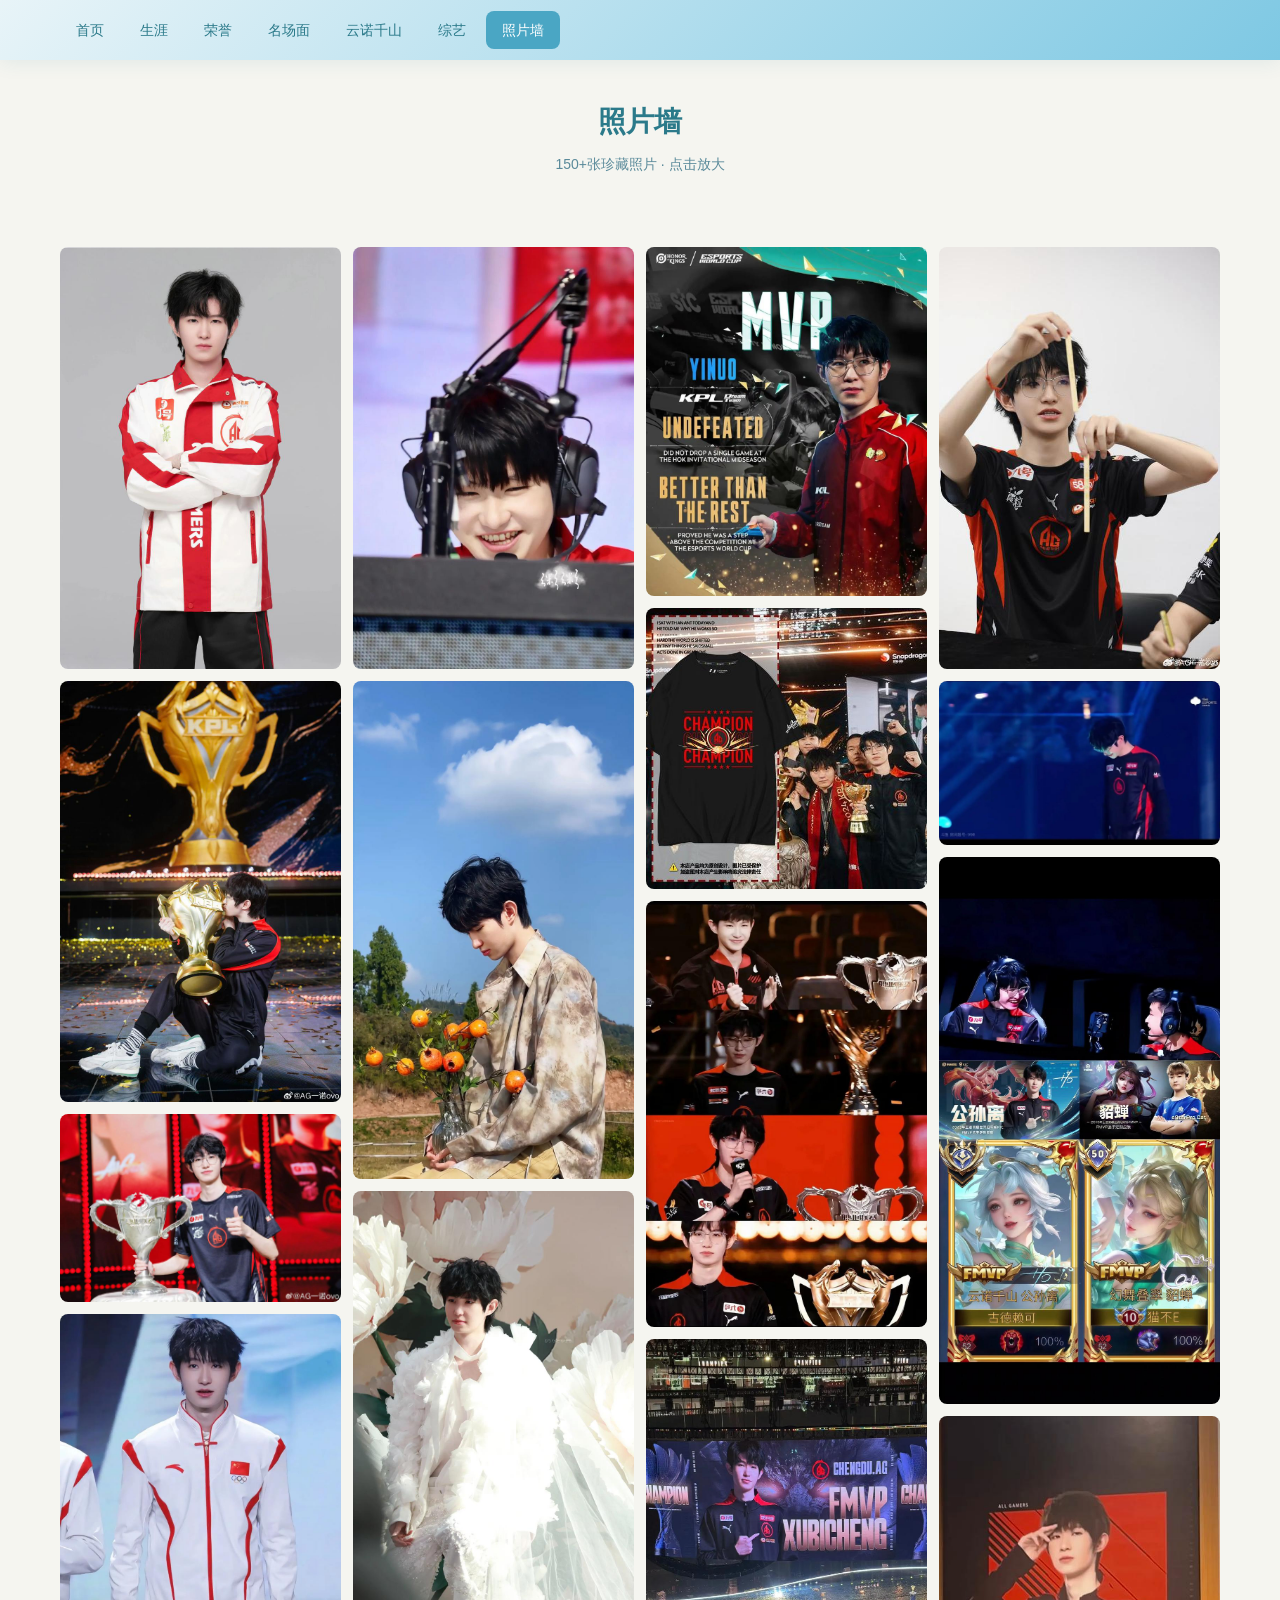
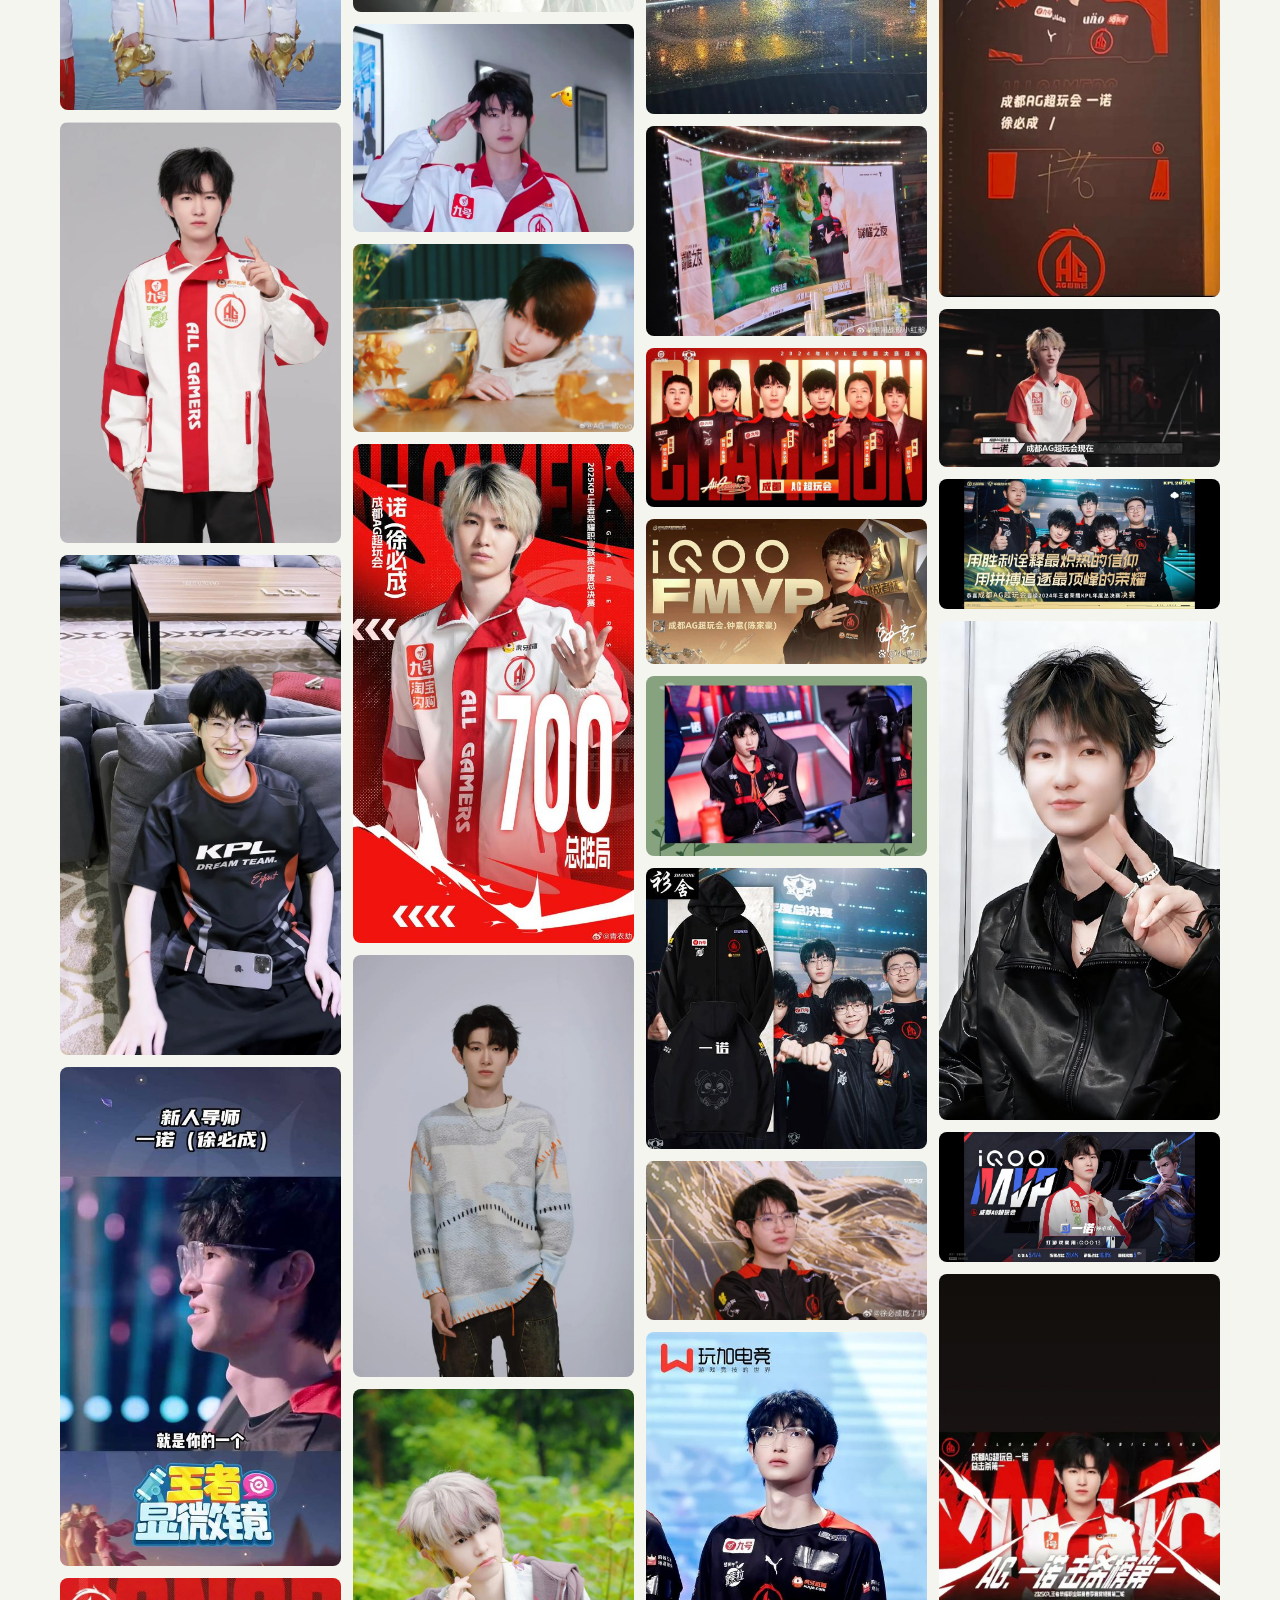
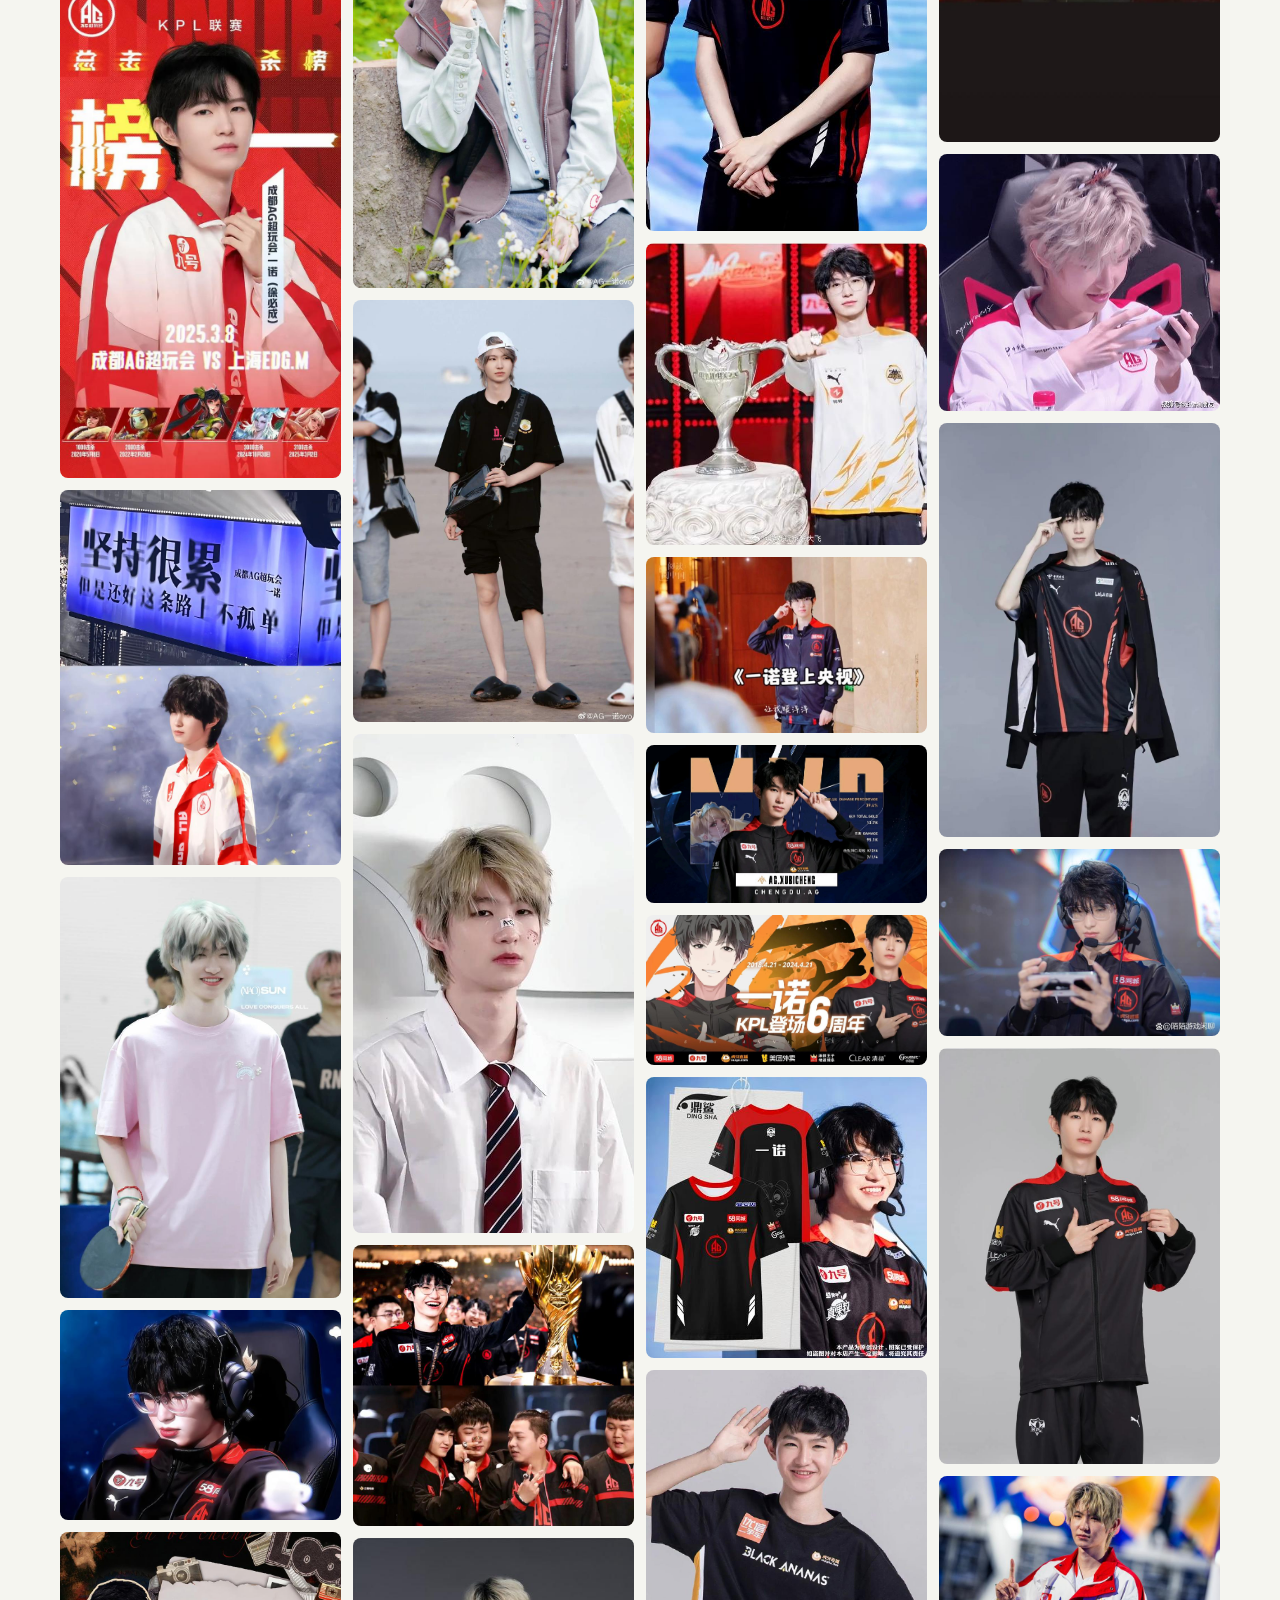
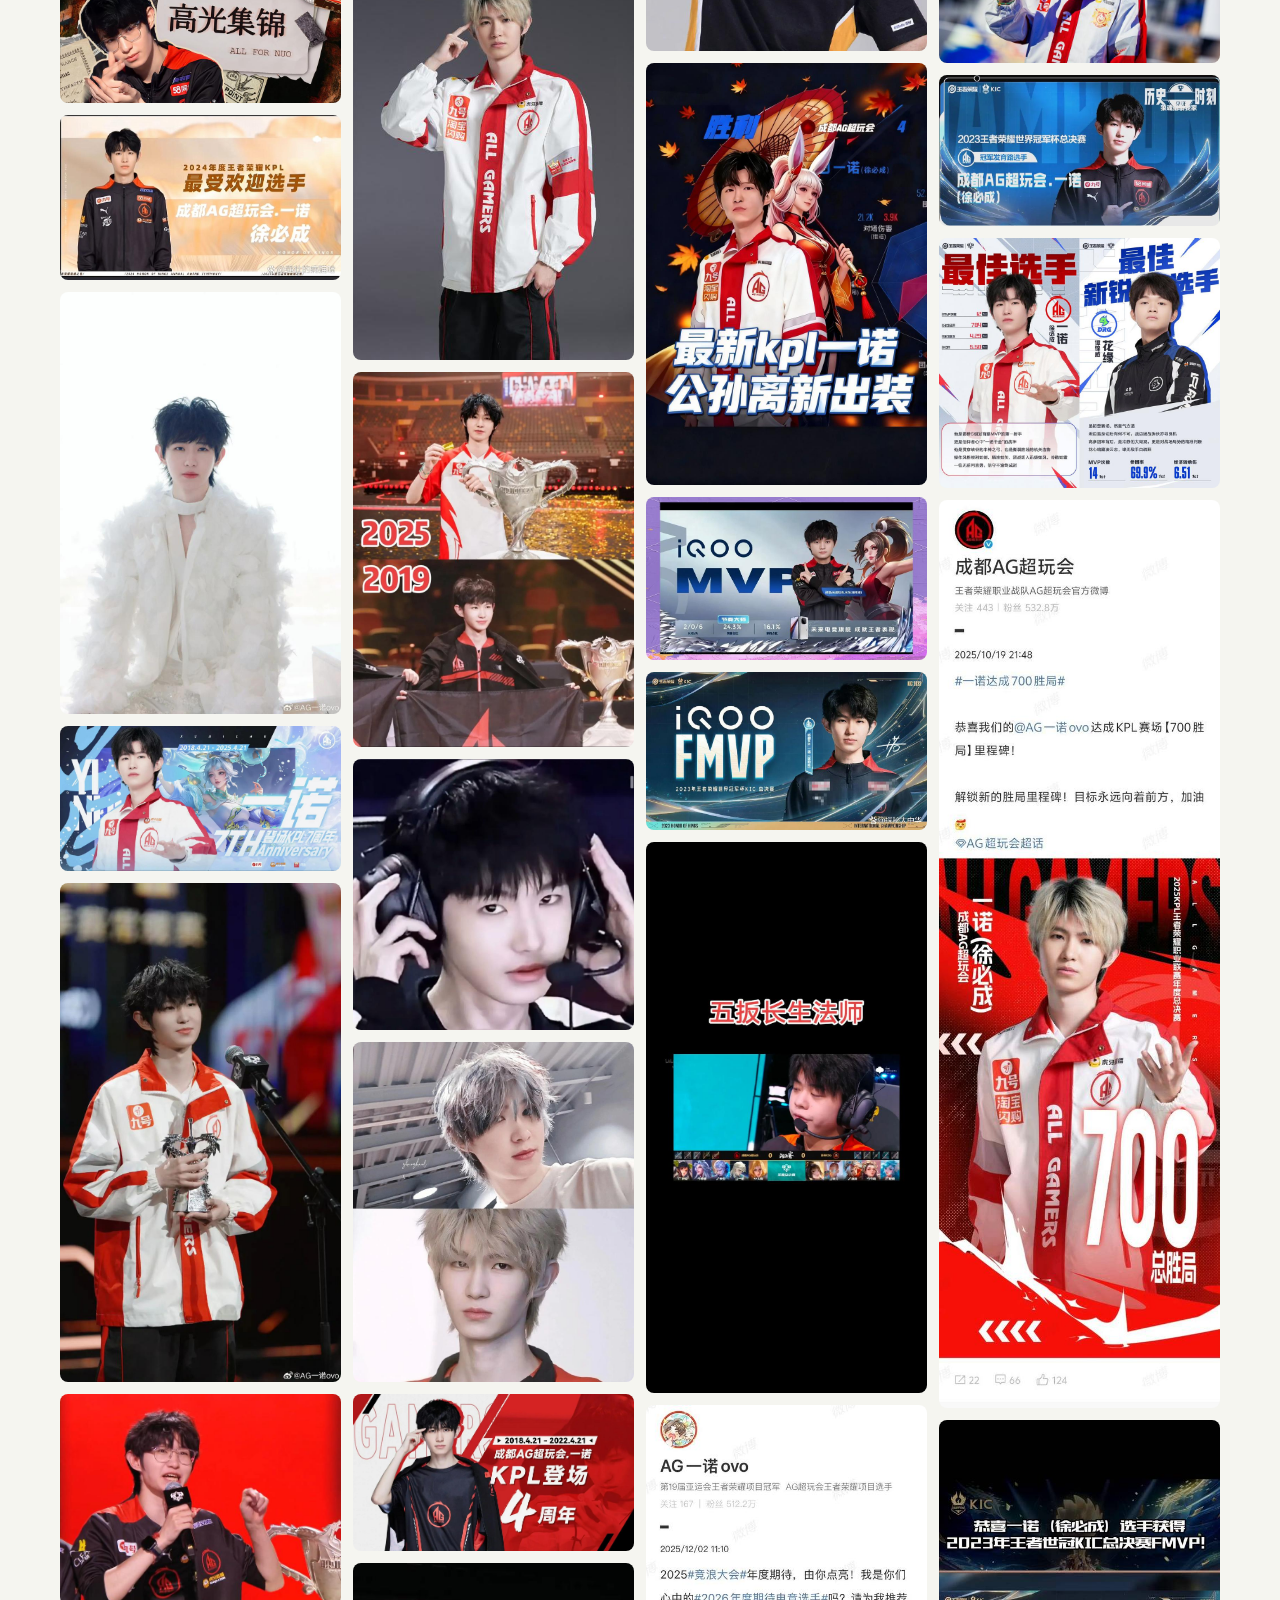
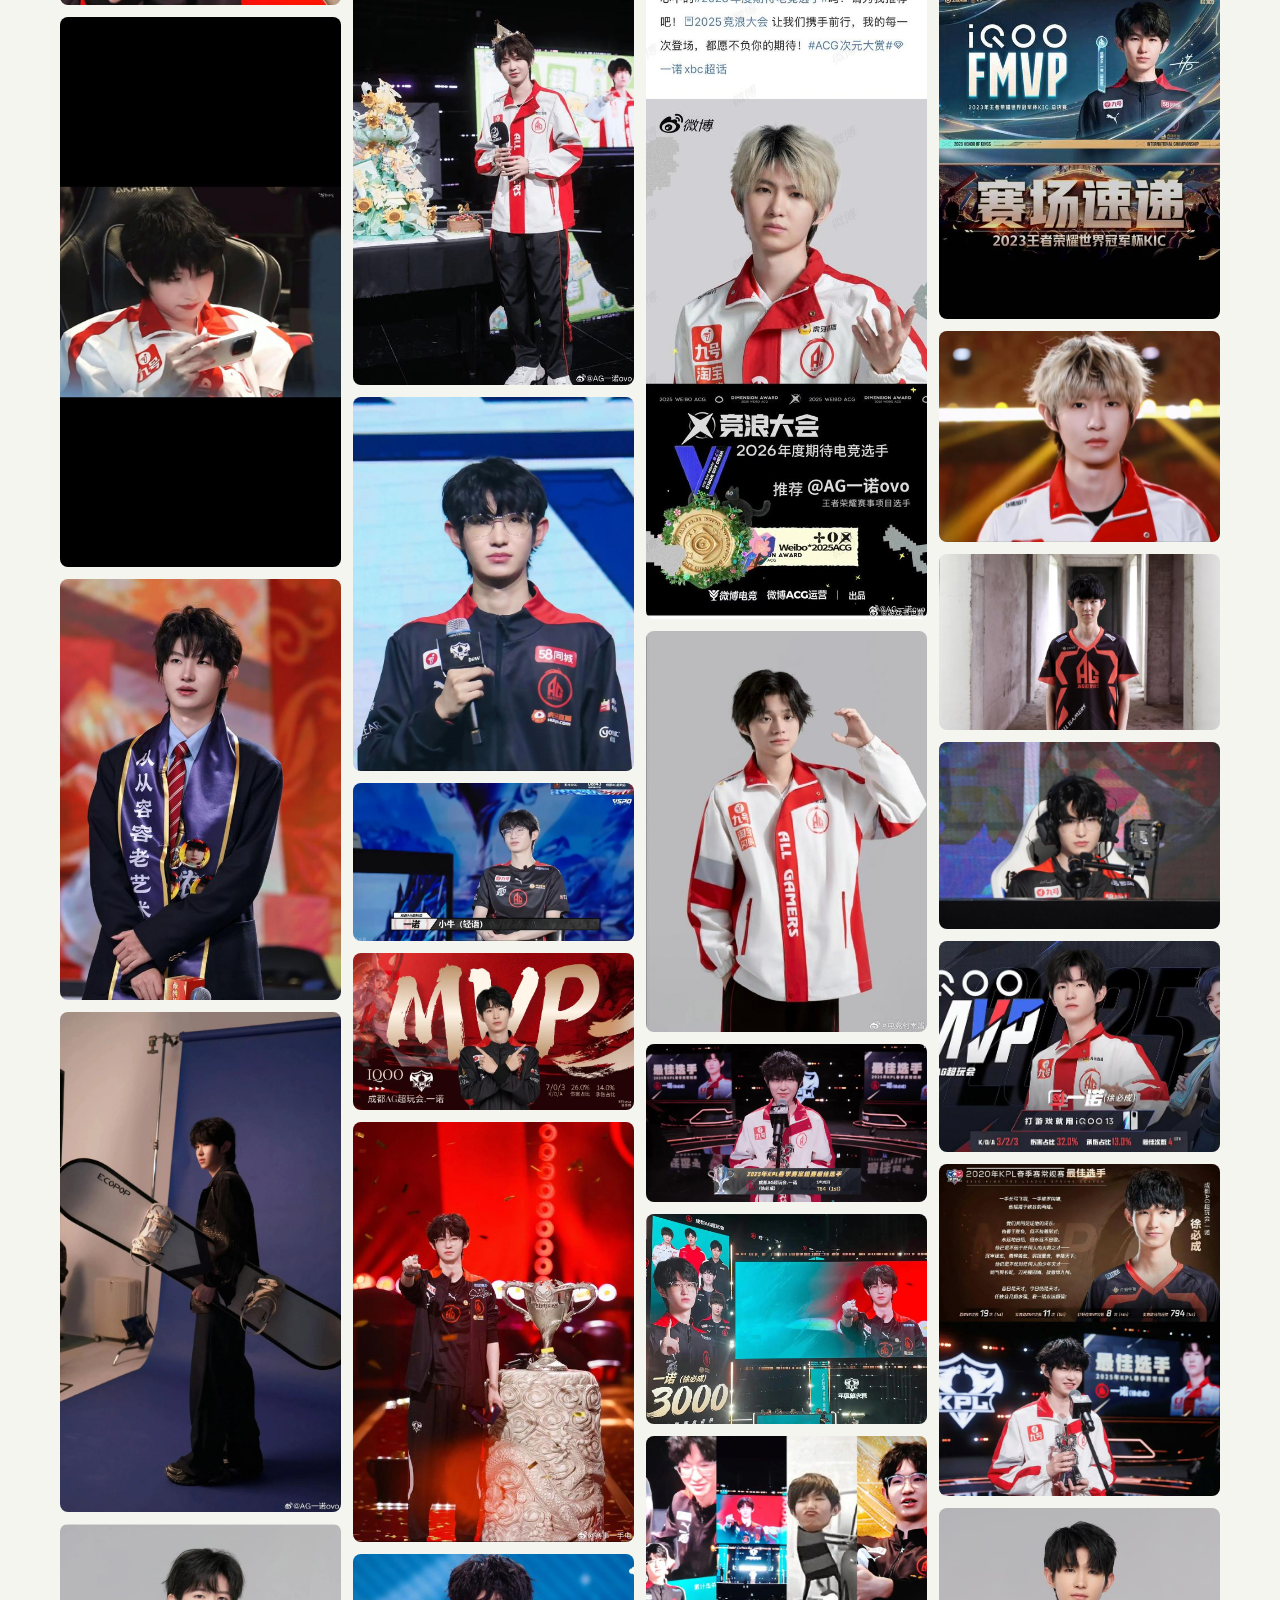
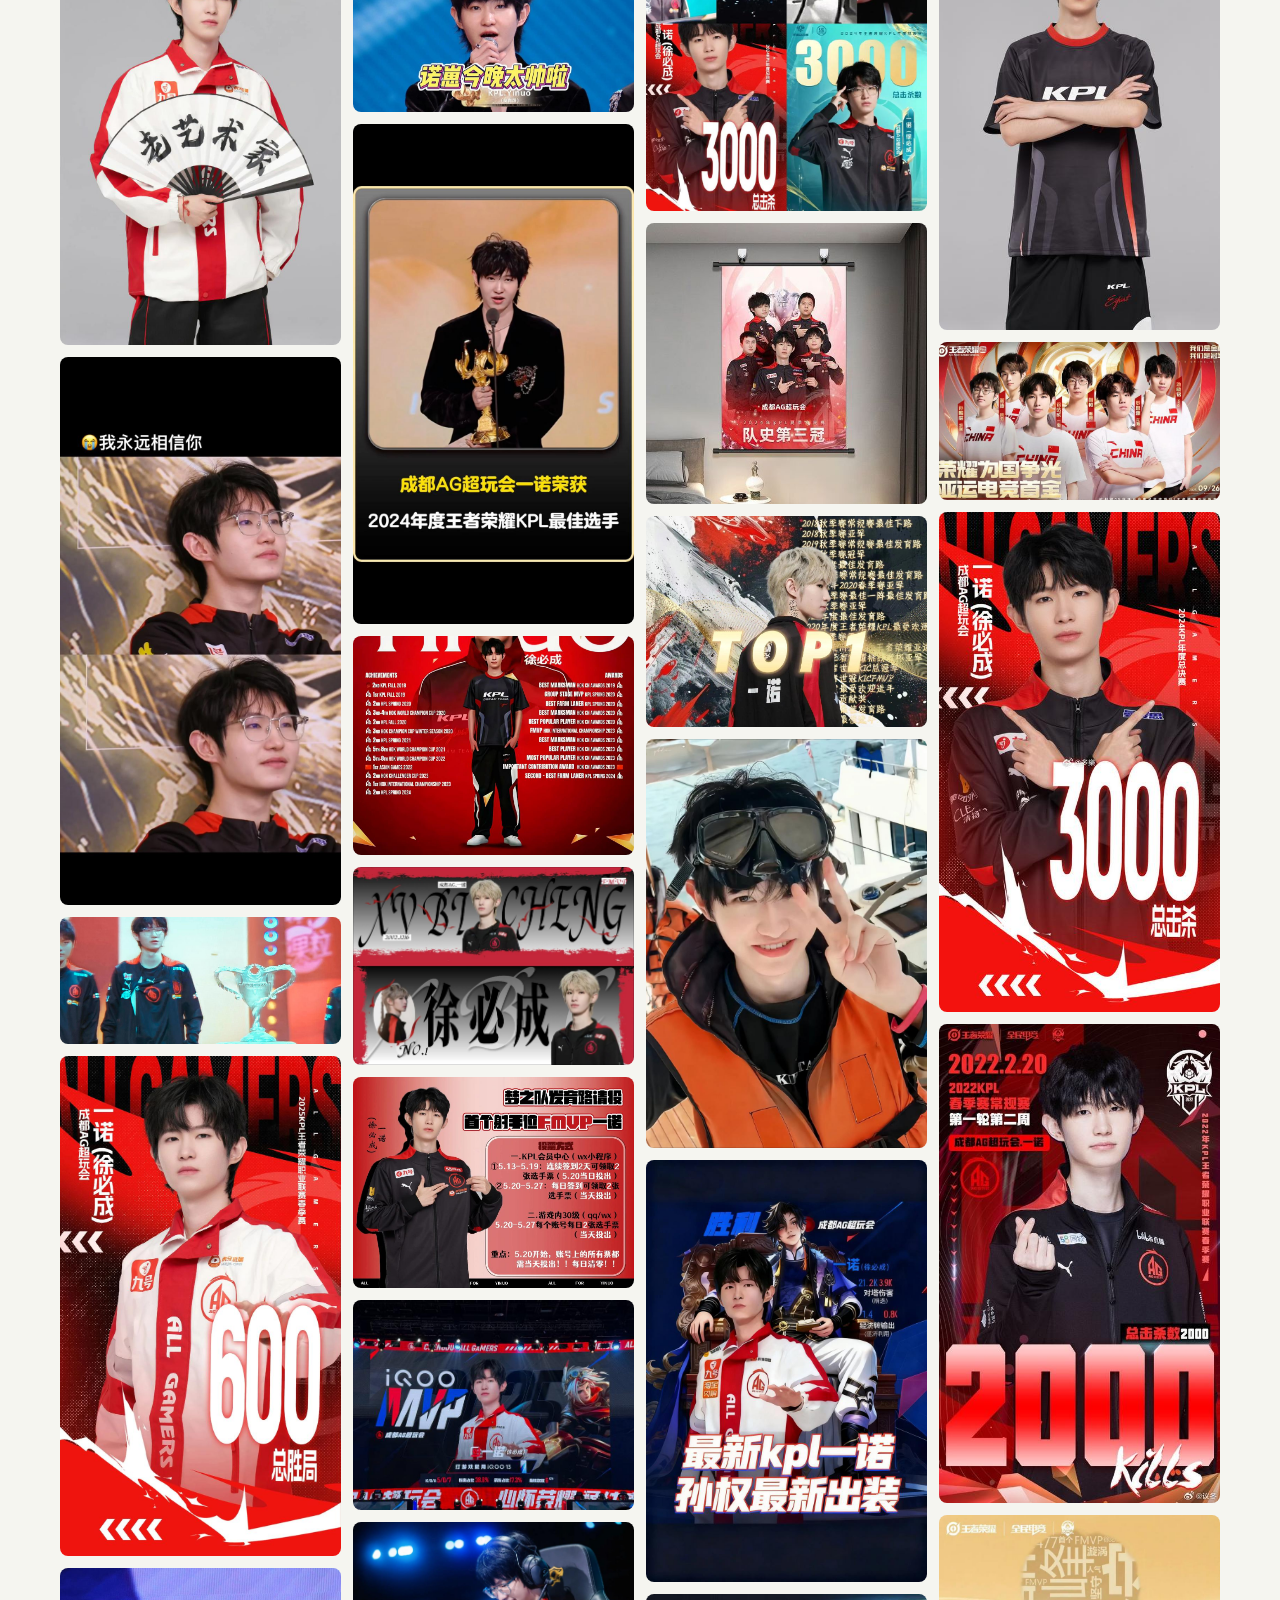
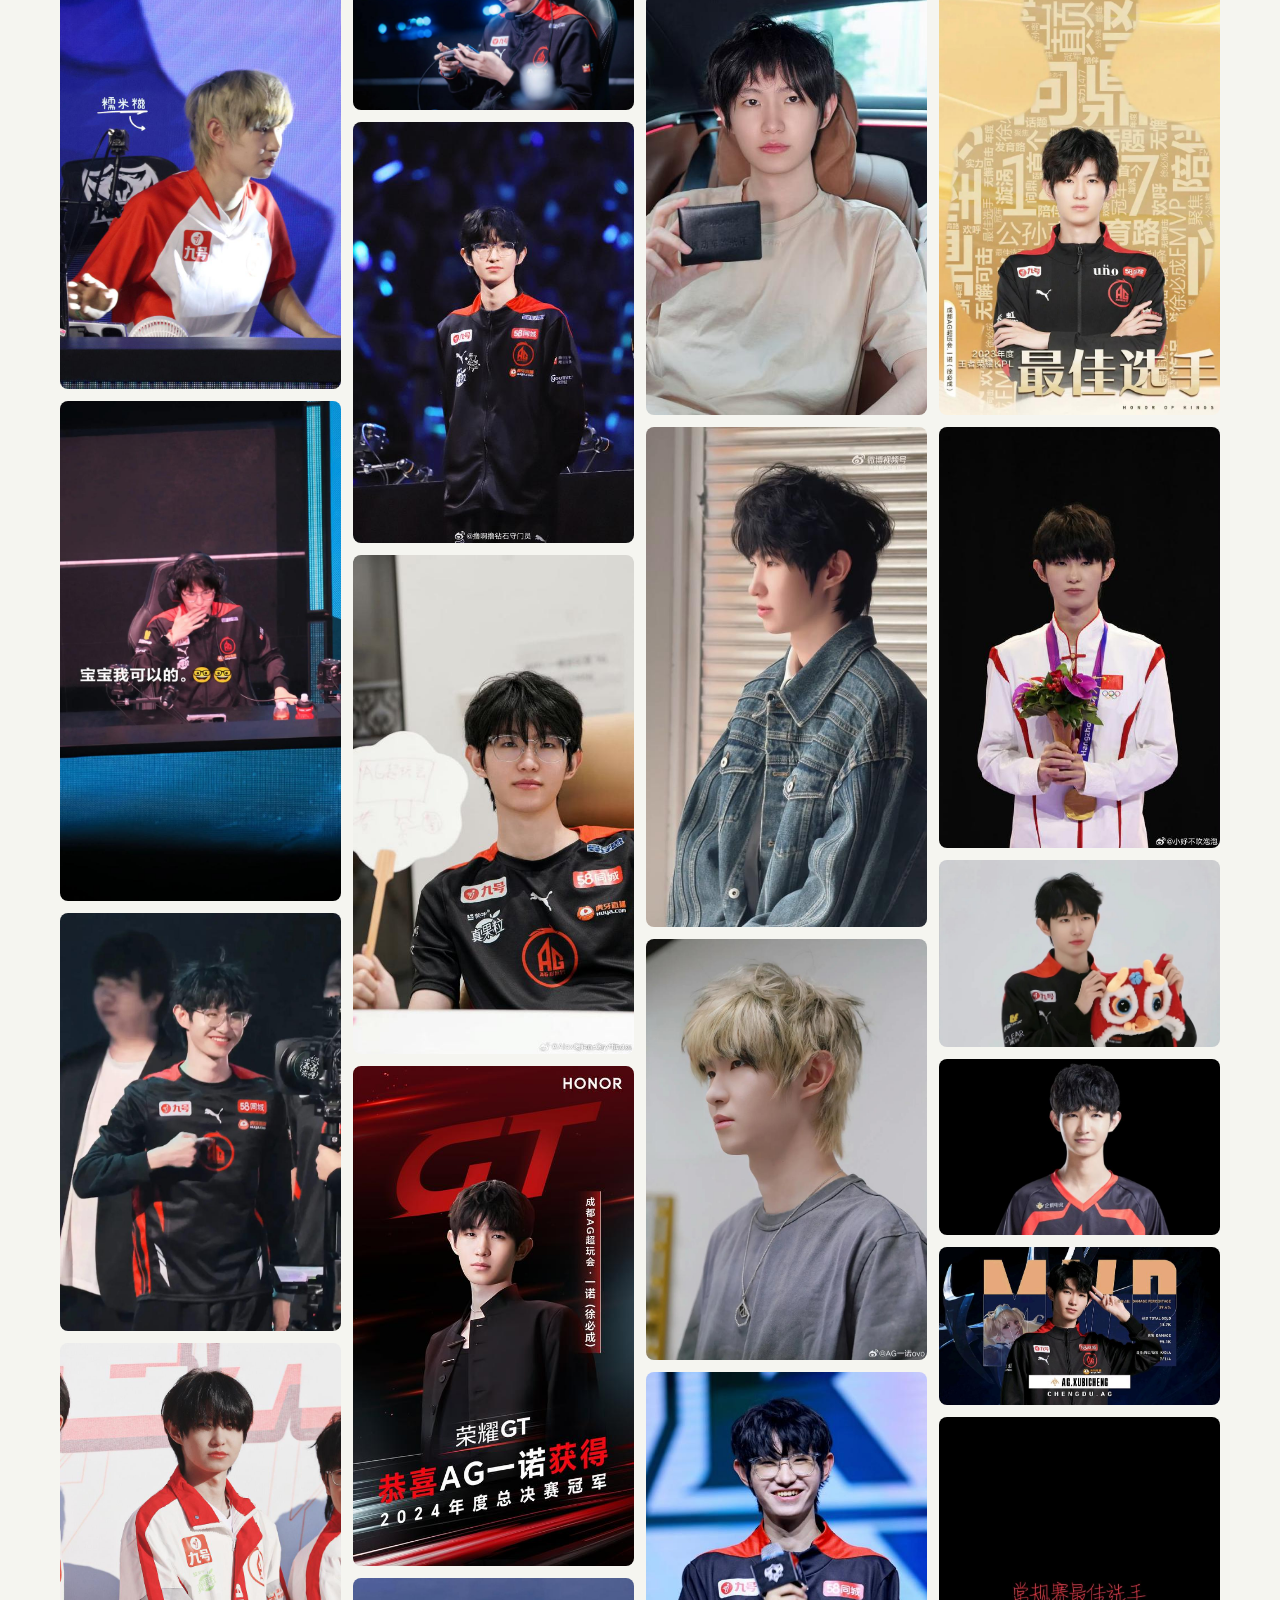
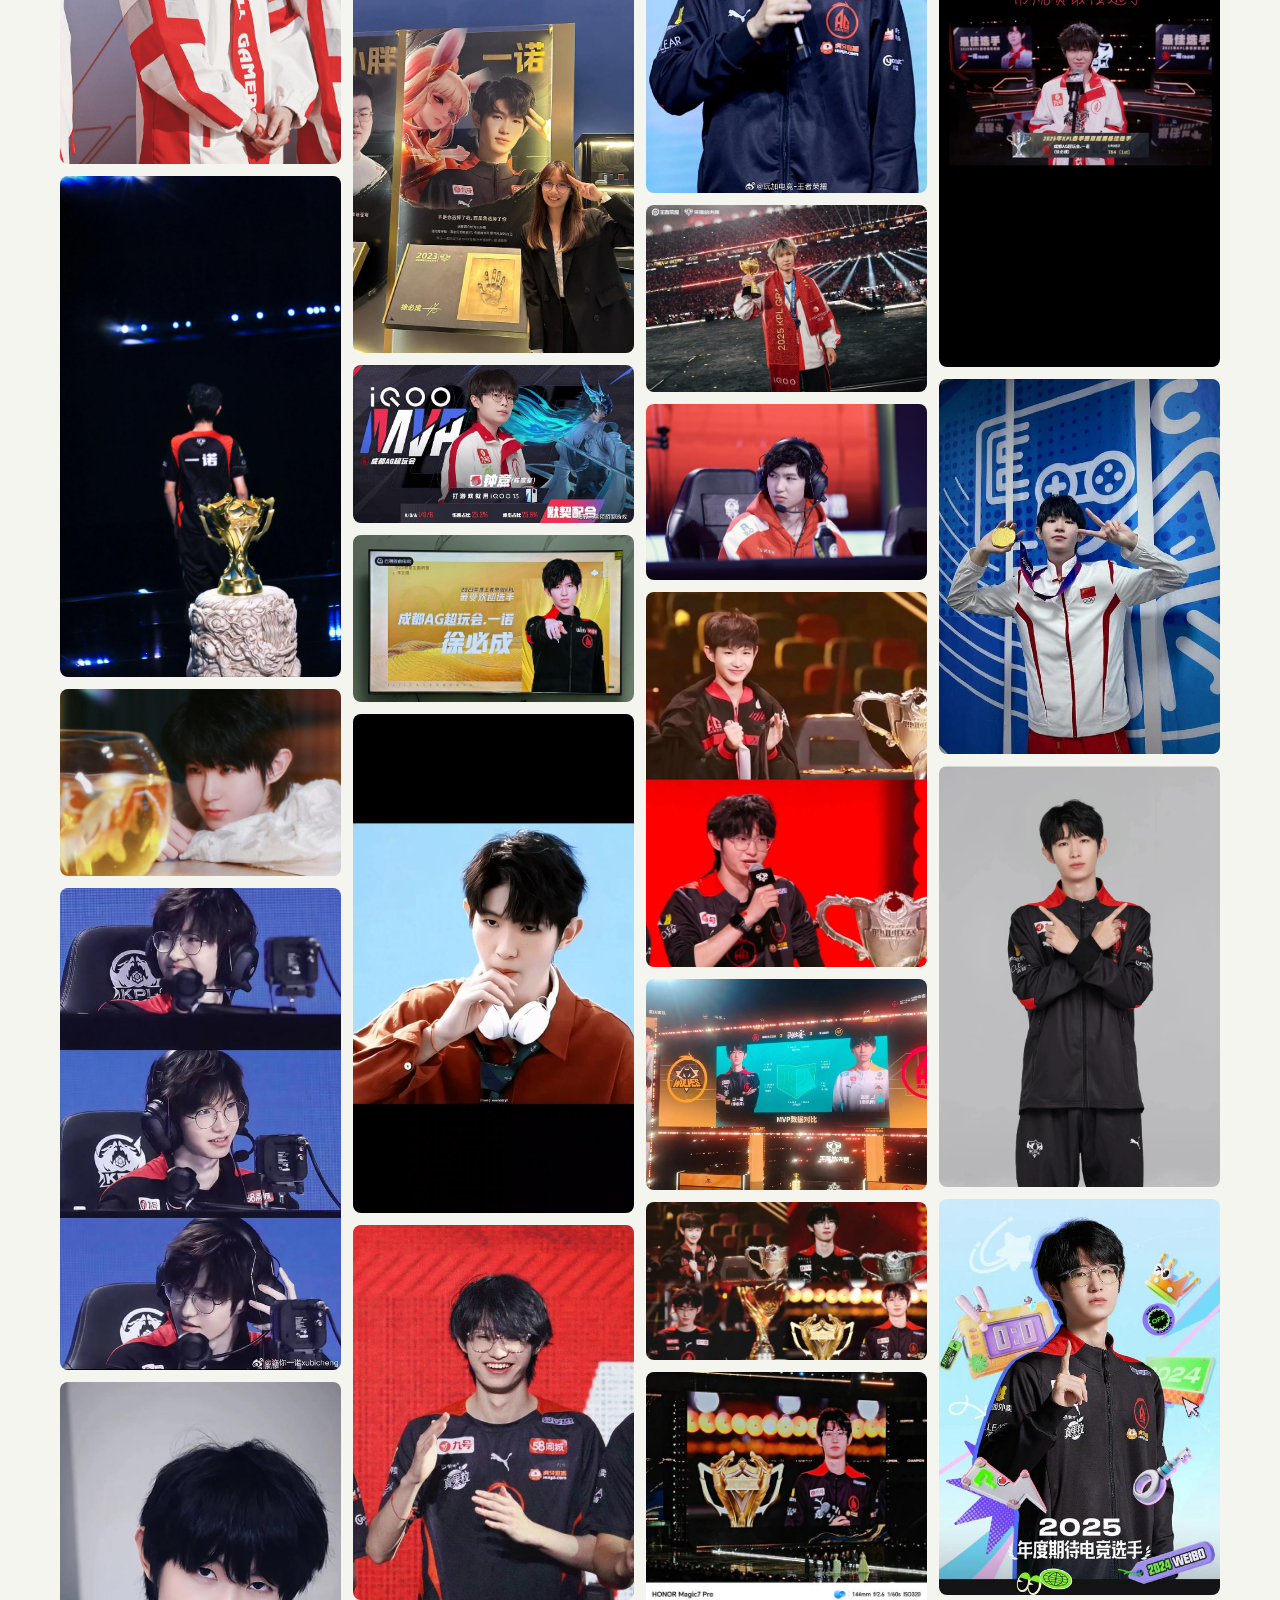
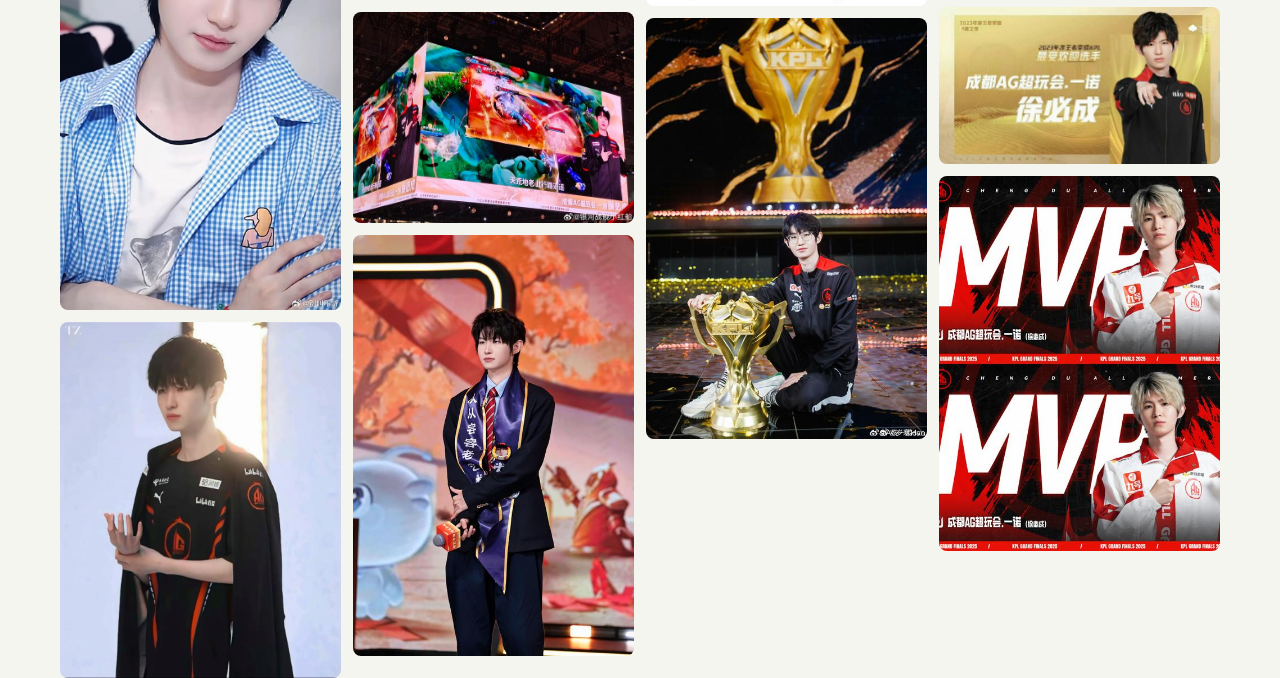
==== photos.html @ b9503388 "一诺粉丝向个人网站 v1.0 - 云诺千山主题" ====
﻿<!DOCTYPE html>
<html lang="zh-CN">
<head>
<meta charset="UTF-8">
<meta name="viewport" content="width=device-width, initial-scale=1.0">
<title>照片墙 · 一诺</title>
<link rel="stylesheet" href="style.css">
</head>
<body>

<nav>
  <div class="nav-inner">
    <a href="index.html">首页</a>
    <a href="career.html">生涯</a>
    <a href="honors.html">荣誉</a>
    <a href="moments.html">名场面</a>
    <a href="fmvp.html">云诺千山</a>
    <a href="variety.html">综艺</a>
    <a href="photos.html" class="active">照片墙</a>
  </div>
</nav>

<div class="container">
  <h2 class="section-title">照片墙</h2>
  <p class="section-sub">150+张珍藏照片 · 点击放大</p>
</div>

<div class="photo-grid" id="photoGrid">
  <img src="images/yn_photo_000.jpg" alt="一诺照片" onclick="openLightbox(this.src)">
  <img src="images/yn_photo_001.jpg" alt="一诺照片" onclick="openLightbox(this.src)">
  <img src="images/yn_photo_002.jpg" alt="一诺照片" onclick="openLightbox(this.src)">
  <img src="images/yn_photo_003.jpg" alt="一诺照片" onclick="openLightbox(this.src)">
  <img src="images/yn_photo_004.jpg" alt="一诺照片" onclick="openLightbox(this.src)">
  <img src="images/yn_photo_005.jpg" alt="一诺照片" onclick="openLightbox(this.src)">
  <img src="images/yn_photo_006.jpg" alt="一诺照片" onclick="openLightbox(this.src)">
  <img src="images/yn_photo_007.jpg" alt="一诺照片" onclick="openLightbox(this.src)">
  <img src="images/yn_photo_008.jpg" alt="一诺照片" onclick="openLightbox(this.src)">
  <img src="images/yn_photo_009.jpg" alt="一诺照片" onclick="openLightbox(this.src)">
  <img src="images/yn_photo_010.jpg" alt="一诺照片" onclick="openLightbox(this.src)">
  <img src="images/yn_photo_011.jpg" alt="一诺照片" onclick="openLightbox(this.src)">
  <img src="images/yn_photo_012.jpg" alt="一诺照片" onclick="openLightbox(this.src)">
  <img src="images/yn_photo_013.jpg" alt="一诺照片" onclick="openLightbox(this.src)">
  <img src="images/yn_photo_014.jpg" alt="一诺照片" onclick="openLightbox(this.src)">
  <img src="images/yn_photo_015.jpg" alt="一诺照片" onclick="openLightbox(this.src)">
  <img src="images/yn_photo_016.jpg" alt="一诺照片" onclick="openLightbox(this.src)">
  <img src="images/yn_photo_017.jpg" alt="一诺照片" onclick="openLightbox(this.src)">
  <img src="images/yn_photo_018.jpg" alt="一诺照片" onclick="openLightbox(this.src)">
  <img src="images/yn_photo_019.jpg" alt="一诺照片" onclick="openLightbox(this.src)">
  <img src="images/yn_photo_020.jpg" alt="一诺照片" onclick="openLightbox(this.src)">
  <img src="images/yn_photo_021.jpg" alt="一诺照片" onclick="openLightbox(this.src)">
  <img src="images/yn_photo_022.jpg" alt="一诺照片" onclick="openLightbox(this.src)">
  <img src="images/yn_photo_023.jpg" alt="一诺照片" onclick="openLightbox(this.src)">
  <img src="images/yn_photo_024.jpg" alt="一诺照片" onclick="openLightbox(this.src)">
  <img src="images/yn_photo_025.jpg" alt="一诺照片" onclick="openLightbox(this.src)">
  <img src="images/yn_photo_026.jpg" alt="一诺照片" onclick="openLightbox(this.src)">
  <img src="images/yn_photo_027.jpg" alt="一诺照片" onclick="openLightbox(this.src)">
  <img src="images/yn_photo_028.jpg" alt="一诺照片" onclick="openLightbox(this.src)">
  <img src="images/yn_photo_029.jpg" alt="一诺照片" onclick="openLightbox(this.src)">
  <img src="images/yn_photo_030.jpg" alt="一诺照片" onclick="openLightbox(this.src)">
  <img src="images/yn_photo_031.jpg" alt="一诺照片" onclick="openLightbox(this.src)">
  <img src="images/yn_photo_032.jpg" alt="一诺照片" onclick="openLightbox(this.src)">
  <img src="images/yn_photo_033.jpg" alt="一诺照片" onclick="openLightbox(this.src)">
  <img src="images/yn_photo_034.jpg" alt="一诺照片" onclick="openLightbox(this.src)">
  <img src="images/yn_photo_035.jpg" alt="一诺照片" onclick="openLightbox(this.src)">
  <img src="images/yn_photo_036.jpg" alt="一诺照片" onclick="openLightbox(this.src)">
  <img src="images/yn_photo_037.jpg" alt="一诺照片" onclick="openLightbox(this.src)">
  <img src="images/yn_photo_038.jpg" alt="一诺照片" onclick="openLightbox(this.src)">
  <img src="images/yn_photo_039.jpg" alt="一诺照片" onclick="openLightbox(this.src)">
  <img src="images/yn_photo_040.jpg" alt="一诺照片" onclick="openLightbox(this.src)">
  <img src="images/yn_photo_041.jpg" alt="一诺照片" onclick="openLightbox(this.src)">
  <img src="images/yn_photo_042.jpg" alt="一诺照片" onclick="openLightbox(this.src)">
  <img src="images/yn_photo_043.jpg" alt="一诺照片" onclick="openLightbox(this.src)">
  <img src="images/yn_photo_044.jpg" alt="一诺照片" onclick="openLightbox(this.src)">
  <img src="images/yn_photo_045.jpg" alt="一诺照片" onclick="openLightbox(this.src)">
  <img src="images/yn_photo_046.jpg" alt="一诺照片" onclick="openLightbox(this.src)">
  <img src="images/yn_photo_047.jpg" alt="一诺照片" onclick="openLightbox(this.src)">
  <img src="images/yn_photo_048.jpg" alt="一诺照片" onclick="openLightbox(this.src)">
  <img src="images/yn_photo_049.jpg" alt="一诺照片" onclick="openLightbox(this.src)">
  <img src="images/yn_photo_050.jpg" alt="一诺照片" onclick="openLightbox(this.src)">
  <img src="images/yn_photo_051.jpg" alt="一诺照片" onclick="openLightbox(this.src)">
  <img src="images/yn_photo_052.jpg" alt="一诺照片" onclick="openLightbox(this.src)">
  <img src="images/yn_photo_053.jpg" alt="一诺照片" onclick="openLightbox(this.src)">
  <img src="images/yn_photo_054.jpg" alt="一诺照片" onclick="openLightbox(this.src)">
  <img src="images/yn_photo_055.jpg" alt="一诺照片" onclick="openLightbox(this.src)">
  <img src="images/yn_photo_056.jpg" alt="一诺照片" onclick="openLightbox(this.src)">
  <img src="images/yn_photo_057.jpg" alt="一诺照片" onclick="openLightbox(this.src)">
  <img src="images/yn_photo_058.jpg" alt="一诺照片" onclick="openLightbox(this.src)">
  <img src="images/yn_photo_059.jpg" alt="一诺照片" onclick="openLightbox(this.src)">
  <img src="images/yn_photo_060.jpg" alt="一诺照片" onclick="openLightbox(this.src)">
  <img src="images/yn_photo_061.jpg" alt="一诺照片" onclick="openLightbox(this.src)">
  <img src="images/yn_photo_062.jpg" alt="一诺照片" onclick="openLightbox(this.src)">
  <img src="images/yn_photo_063.jpg" alt="一诺照片" onclick="openLightbox(this.src)">
  <img src="images/yn_photo_064.jpg" alt="一诺照片" onclick="openLightbox(this.src)">
  <img src="images/yn_photo_065.jpg" alt="一诺照片" onclick="openLightbox(this.src)">
  <img src="images/yn_photo_066.jpg" alt="一诺照片" onclick="openLightbox(this.src)">
  <img src="images/yn_photo_067.jpg" alt="一诺照片" onclick="openLightbox(this.src)">
  <img src="images/yn_photo_068.jpg" alt="一诺照片" onclick="openLightbox(this.src)">
  <img src="images/yn_photo_069.jpg" alt="一诺照片" onclick="openLightbox(this.src)">
  <img src="images/yn_photo_070.jpg" alt="一诺照片" onclick="openLightbox(this.src)">
  <img src="images/yn_photo_071.jpg" alt="一诺照片" onclick="openLightbox(this.src)">
  <img src="images/yn_photo_072.jpg" alt="一诺照片" onclick="openLightbox(this.src)">
  <img src="images/yn_photo_073.jpg" alt="一诺照片" onclick="openLightbox(this.src)">
  <img src="images/yn_photo_074.jpg" alt="一诺照片" onclick="openLightbox(this.src)">
  <img src="images/yn_photo_075.jpg" alt="一诺照片" onclick="openLightbox(this.src)">
  <img src="images/yn_photo_076.jpg" alt="一诺照片" onclick="openLightbox(this.src)">
  <img src="images/yn_photo_077.jpg" alt="一诺照片" onclick="openLightbox(this.src)">
  <img src="images/yn_photo_078.jpg" alt="一诺照片" onclick="openLightbox(this.src)">
  <img src="images/yn_photo_079.jpg" alt="一诺照片" onclick="openLightbox(this.src)">
  <img src="images/yn_photo_080.jpg" alt="一诺照片" onclick="openLightbox(this.src)">
  <img src="images/yn_photo_081.jpg" alt="一诺照片" onclick="openLightbox(this.src)">
  <img src="images/yn_photo_082.jpg" alt="一诺照片" onclick="openLightbox(this.src)">
  <img src="images/yn_photo_083.jpg" alt="一诺照片" onclick="openLightbox(this.src)">
  <img src="images/yn_photo_084.jpg" alt="一诺照片" onclick="openLightbox(this.src)">
  <img src="images/yn_photo_085.jpg" alt="一诺照片" onclick="openLightbox(this.src)">
  <img src="images/yn_photo_086.jpg" alt="一诺照片" onclick="openLightbox(this.src)">
  <img src="images/yn_photo_087.jpg" alt="一诺照片" onclick="openLightbox(this.src)">
  <img src="images/yn_photo_088.jpg" alt="一诺照片" onclick="openLightbox(this.src)">
  <img src="images/yn_photo_089.jpg" alt="一诺照片" onclick="openLightbox(this.src)">
  <img src="images/yn_photo_090.jpg" alt="一诺照片" onclick="openLightbox(this.src)">
  <img src="images/yn_photo_091.jpg" alt="一诺照片" onclick="openLightbox(this.src)">
  <img src="images/yn_photo_092.jpg" alt="一诺照片" onclick="openLightbox(this.src)">
  <img src="images/yn_photo_093.jpg" alt="一诺照片" onclick="openLightbox(this.src)">
  <img src="images/yn_photo_094.jpg" alt="一诺照片" onclick="openLightbox(this.src)">
  <img src="images/yn_photo_095.jpg" alt="一诺照片" onclick="openLightbox(this.src)">
  <img src="images/yn_photo_096.jpg" alt="一诺照片" onclick="openLightbox(this.src)">
  <img src="images/yn_photo_097.jpg" alt="一诺照片" onclick="openLightbox(this.src)">
  <img src="images/yn_photo_098.jpg" alt="一诺照片" onclick="openLightbox(this.src)">
  <img src="images/yn_photo_099.jpg" alt="一诺照片" onclick="openLightbox(this.src)">
  <img src="images/yn_photo_100.jpg" alt="一诺照片" onclick="openLightbox(this.src)">
  <img src="images/yn_photo_101.jpg" alt="一诺照片" onclick="openLightbox(this.src)">
  <img src="images/yn_photo_102.jpg" alt="一诺照片" onclick="openLightbox(this.src)">
  <img src="images/yn_photo_103.jpg" alt="一诺照片" onclick="openLightbox(this.src)">
  <img src="images/yn_photo_104.jpg" alt="一诺照片" onclick="openLightbox(this.src)">
  <img src="images/yn_photo_105.jpg" alt="一诺照片" onclick="openLightbox(this.src)">
  <img src="images/yn_photo_106.jpg" alt="一诺照片" onclick="openLightbox(this.src)">
  <img src="images/yn_photo_107.jpg" alt="一诺照片" onclick="openLightbox(this.src)">
  <img src="images/yn_photo_108.jpg" alt="一诺照片" onclick="openLightbox(this.src)">
  <img src="images/yn_photo_109.jpg" alt="一诺照片" onclick="openLightbox(this.src)">
  <img src="images/yn_photo_110.jpg" alt="一诺照片" onclick="openLightbox(this.src)">
  <img src="images/yn_photo_111.jpg" alt="一诺照片" onclick="openLightbox(this.src)">
  <img src="images/yn_photo_112.jpg" alt="一诺照片" onclick="openLightbox(this.src)">
  <img src="images/yn_photo_113.jpg" alt="一诺照片" onclick="openLightbox(this.src)">
  <img src="images/yn_photo_114.jpg" alt="一诺照片" onclick="openLightbox(this.src)">
  <img src="images/yn_photo_115.jpg" alt="一诺照片" onclick="openLightbox(this.src)">
  <img src="images/yn_photo_116.jpg" alt="一诺照片" onclick="openLightbox(this.src)">
  <img src="images/yn_photo_117.jpg" alt="一诺照片" onclick="openLightbox(this.src)">
  <img src="images/yn_photo_118.jpg" alt="一诺照片" onclick="openLightbox(this.src)">
  <img src="images/yn_photo_119.jpg" alt="一诺照片" onclick="openLightbox(this.src)">
  <img src="images/yn_photo_120.jpg" alt="一诺照片" onclick="openLightbox(this.src)">
  <img src="images/yn_photo_121.jpg" alt="一诺照片" onclick="openLightbox(this.src)">
  <img src="images/yn_photo_122.jpg" alt="一诺照片" onclick="openLightbox(this.src)">
  <img src="images/yn_photo_123.jpg" alt="一诺照片" onclick="openLightbox(this.src)">
  <img src="images/yn_photo_124.jpg" alt="一诺照片" onclick="openLightbox(this.src)">
  <img src="images/yn_photo_125.jpg" alt="一诺照片" onclick="openLightbox(this.src)">
  <img src="images/yn_photo_126.jpg" alt="一诺照片" onclick="openLightbox(this.src)">
  <img src="images/yn_photo_127.jpg" alt="一诺照片" onclick="openLightbox(this.src)">
  <img src="images/yn_photo_128.jpg" alt="一诺照片" onclick="openLightbox(this.src)">
  <img src="images/yn_photo_129.jpg" alt="一诺照片" onclick="openLightbox(this.src)">
  <img src="images/yn_photo_130.jpg" alt="一诺照片" onclick="openLightbox(this.src)">
  <img src="images/yn_photo_131.jpg" alt="一诺照片" onclick="openLightbox(this.src)">
  <img src="images/yn_photo_132.jpg" alt="一诺照片" onclick="openLightbox(this.src)">
  <img src="images/yn_photo_133.jpg" alt="一诺照片" onclick="openLightbox(this.src)">
  <img src="images/yn_photo_134.jpg" alt="一诺照片" onclick="openLightbox(this.src)">
  <img src="images/yn_photo_135.jpg" alt="一诺照片" onclick="openLightbox(this.src)">
  <img src="images/yn_photo_136.jpg" alt="一诺照片" onclick="openLightbox(this.src)">
  <img src="images/yn_photo_137.jpg" alt="一诺照片" onclick="openLightbox(this.src)">
  <img src="images/yn_photo_138.jpg" alt="一诺照片" onclick="openLightbox(this.src)">
  <img src="images/yn_photo_139.jpg" alt="一诺照片" onclick="openLightbox(this.src)">
  <img src="images/yn_photo_140.jpg" alt="一诺照片" onclick="openLightbox(this.src)">
  <img src="images/yn_photo_141.jpg" alt="一诺照片" onclick="openLightbox(this.src)">
  <img src="images/yn_photo_142.jpg" alt="一诺照片" onclick="openLightbox(this.src)">
  <img src="images/yn_photo_143.jpg" alt="一诺照片" onclick="openLightbox(this.src)">
  <img src="images/yn_photo_144.jpg" alt="一诺照片" onclick="openLightbox(this.src)">
  <img src="images/yn_photo_145.jpg" alt="一诺照片" onclick="openLightbox(this.src)">
  <img src="images/yn_photo_146.jpg" alt="一诺照片" onclick="openLightbox(this.src)">
  <img src="images/yn_photo_147.jpg" alt="一诺照片" onclick="openLightbox(this.src)">
  <img src="images/yn_photo_148.jpg" alt="一诺照片" onclick="openLightbox(this.src)">
  <img src="images/yn_photo_149.jpg" alt="一诺照片" onclick="openLightbox(this.src)">

</div>

<div class="lightbox" id="lightbox" onclick="closeLightbox()">
  <img id="lightboxImg" src="">
</div>

<script>
function openLightbox(src) {
  document.getElementById('lightboxImg').src = src;
  document.getElementById('lightbox').classList.add('show');
}
function closeLightbox() {
  document.getElementById('lightbox').classList.remove('show');
}
</script>

</body>
</html>
---- style.css ----
﻿/* ===== 一诺个人网站 - 全局样式 ===== */
/* 云诺千山 · 白青配色主题 */

:root {
  --bg: #F5F5F0;
  --primary: #7EC8E3;
  --primary-dark: #4AA6C4;
  --accent: #2B7A8A;
  --text-dark: #1A4A5A;
  --text-light: #5A8A9A;
  --gold: #C9A96E;
  --gold-light: #E8D5A3;
  --card-bg: #FFFFFF;
  --shadow: rgba(42, 122, 138, 0.1);
  --nav-height: 60px;
  --radius: 12px;
  --max-width: 1200px;
}

* { margin: 0; padding: 0; box-sizing: border-box; }
html { scroll-behavior: smooth; }

body {
  font-family: "Noto Sans SC", "PingFang SC", "Microsoft YaHei", sans-serif;
  background: var(--bg);
  color: var(--text-dark);
  line-height: 1.6;
  padding-top: var(--nav-height);
}

a { text-decoration: none; color: inherit; }
img { max-width: 100%; display: block; }

/* ===== 导航栏 ===== */
nav {
  position: fixed; top: 0; left: 0; right: 0; z-index: 1000;
  height: var(--nav-height);
  background: linear-gradient(135deg, #E8F4F8 0%, #7EC8E3 100%);
  backdrop-filter: blur(10px);
  display: flex; align-items: center; justify-content: center;
  box-shadow: 0 2px 20px var(--shadow);
}
nav .nav-inner {
  display: flex; align-items: center; gap: 4px;
  max-width: var(--max-width); width: 100%;
  padding: 0 20px; overflow-x: auto;
}
nav a {
  padding: 8px 16px; border-radius: 8px;
  color: var(--accent); font-size: 14px; font-weight: 500;
  white-space: nowrap; transition: all 0.3s;
}
nav a:hover, nav a.active {
  background: var(--primary-dark); color: #fff;
}

/* ===== 通用容器 ===== */
.container { max-width: var(--max-width); margin: 0 auto; padding: 40px 20px; }
.section-title {
  text-align: center; font-size: 28px; font-weight: 700;
  color: var(--accent); margin-bottom: 8px;
}
.section-sub {
  text-align: center; color: var(--text-light); font-size: 14px;
  margin-bottom: 32px;
}

/* ===== 首页独白 ===== */
.hero-monologue {
  display: flex; align-items: center; justify-content: center;
  min-height: calc(100vh - var(--nav-height));
  background: linear-gradient(180deg, #E8F4F8 0%, #D0ECF5 40%, #F5F5F0 100%);
  padding: 60px 20px; text-align: center;
}
.hero-monologue .quote { max-width: 700px; }
.hero-monologue p {
  font-size: 20px; font-weight: 300; color: var(--accent);
  line-height: 2; opacity: 0; animation: fadeUp 0.8s ease forwards;
}
.hero-monologue p:nth-child(1) { animation-delay: 0.1s; }
.hero-monologue p:nth-child(2) { animation-delay: 0.3s; }
.hero-monologue p:nth-child(3) { animation-delay: 0.5s; }
.hero-monologue p:nth-child(4) { animation-delay: 0.7s; }
.hero-monologue p:nth-child(5) { animation-delay: 0.9s; }
.hero-monologue .highlight {
  font-weight: 700; font-size: 24px; color: var(--primary-dark);
  margin-top: 20px;
}
.hero-monologue .author {
  margin-top: 16px; font-size: 16px; color: var(--text-light);
}
@keyframes fadeUp {
  from { opacity: 0; transform: translateY(20px); }
  to { opacity: 1; transform: translateY(0); }
}

/* ===== Hero图片 ===== */
.hero-image-wrap { width: 100%; overflow: hidden; }
.hero-image-wrap img {
  width: 100%; height: 500px; object-fit: cover;
  object-position: center 20%;
}

/* ===== 个人信息 ===== */
.profile-card {
  max-width: 600px; margin: -60px auto 40px;
  background: var(--card-bg); border-radius: var(--radius);
  padding: 32px; box-shadow: 0 4px 30px var(--shadow);
  position: relative; z-index: 2; text-align: center;
}
.profile-card .name { font-size: 28px; font-weight: 700; color: var(--accent); }
.profile-card .tags {
  display: flex; flex-wrap: wrap; justify-content: center; gap: 8px;
  margin: 12px 0;
}
.profile-card .tags span {
  background: #E8F4F8; color: var(--accent);
  padding: 4px 14px; border-radius: 20px; font-size: 13px;
}
.profile-card .bio { color: var(--text-light); font-size: 14px; line-height: 1.8; }

/* ===== 跳转卡片 ===== */
.jump-grid {
  display: grid;
  grid-template-columns: repeat(3, 1fr);
  gap: 20px; max-width: 900px; margin: 0 auto 40px;
}
.jump-card {
  background: var(--card-bg); border-radius: var(--radius);
  padding: 28px 20px; text-align: center;
  box-shadow: 0 2px 15px var(--shadow);
  transition: all 0.3s; cursor: pointer;
  border: 2px solid transparent;
}
.jump-card:hover {
  transform: translateY(-6px);
  box-shadow: 0 8px 30px rgba(42,122,138,0.2);
  border-color: var(--primary);
}
.jump-card .icon { font-size: 36px; margin-bottom: 10px; }
.jump-card .title { font-size: 18px; font-weight: 600; color: var(--accent); }
.jump-card .desc { font-size: 13px; color: var(--text-light); margin-top: 6px; }

/* ===== B站嵌入 ===== */
.bili-wrap {
  position: relative; width: 100%;
  padding-top: 56.25%; border-radius: var(--radius); overflow: hidden;
}
.bili-wrap iframe {
  position: absolute; top: 0; left: 0; width: 100%; height: 100%;
  border: none;
}
.video-grid { display: grid; gap: 16px; }
.video-grid-2 { grid-template-columns: 1fr 1fr; }
.video-grid-3 { grid-template-columns: 1fr 1fr 1fr; }

/* ===== 荣誉卡片 ===== */
.honor-section { margin-bottom: 40px; }
.honor-section .category-title {
  font-size: 22px; font-weight: 700; color: var(--accent);
  margin-bottom: 20px; display: flex; align-items: center; gap: 10px;
}
.honor-grid {
  display: grid;
  grid-template-columns: repeat(auto-fill, minmax(200px, 1fr));
  gap: 16px;
}
.honor-card {
  background: var(--card-bg); border-radius: var(--radius);
  padding: 24px 16px; text-align: center;
  box-shadow: 0 2px 12px var(--shadow);
  transition: all 0.3s; cursor: pointer;
  border-top: 4px solid var(--primary);
}
.honor-card:hover {
  transform: translateY(-4px);
  box-shadow: 0 6px 25px rgba(42,122,138,0.15);
}
.honor-card .emoji { font-size: 32px; margin-bottom: 8px; }
.honor-card .name { font-size: 14px; font-weight: 600; color: var(--text-dark); }
.honor-card .year { font-size: 12px; color: var(--text-light); margin-top: 4px; }
.honor-card.gold { border-top-color: var(--gold); }
.honor-card.gold .emoji { color: var(--gold); }
.honor-card.fmvp { border-top-color: #C084FC; }
.honor-card.fmvp .emoji { color: #C084FC; }

/* ===== 名场面比赛卡片 ===== */
.year-section { margin-bottom: 40px; }
.year-label {
  font-size: 24px; font-weight: 700; color: var(--accent);
  padding-bottom: 12px; margin-bottom: 20px;
  border-bottom: 3px solid var(--primary);
  display: flex; align-items: center; gap: 10px;
}
.match-grid {
  display: grid;
  grid-template-columns: repeat(auto-fill, minmax(280px, 1fr));
  gap: 20px;
}
.match-card {
  background: var(--card-bg); border-radius: var(--radius);
  overflow: hidden; box-shadow: 0 2px 15px var(--shadow);
  transition: all 0.3s;
}
.match-card:hover { transform: translateY(-4px); box-shadow: 0 6px 30px var(--shadow); }
.match-card .hero-img { width: 100%; height: 200px; object-fit: cover; }
.match-card .info { padding: 16px; }
.match-card .info .year-tag {
  display: inline-block; background: var(--primary); color: #fff;
  padding: 2px 10px; border-radius: 4px; font-size: 12px;
  margin-bottom: 8px;
}
.match-card .info .desc { font-size: 14px; color: var(--text-dark); line-height: 1.7; margin-bottom: 12px; }
.match-card .info .links { display: flex; gap: 8px; flex-wrap: wrap; }
.match-card .info .links a {
  display: inline-flex; align-items: center; gap: 4px;
  padding: 6px 14px; border-radius: 6px; font-size: 13px;
  transition: all 0.3s;
}
.match-card .info .links .bili-link { background: #00A1D6; color: #fff; }
.match-card .info .links .bili-link:hover { background: #0085AD; }
.match-card .info .links .weibo-link { background: #E8F4F8; color: var(--accent); }
.match-card .info .links .weibo-link:hover { background: var(--primary); color: #fff; }

/* ===== 时间线 ===== */
.timeline { max-width: 700px; margin: 0 auto; position: relative; padding-left: 40px; }
.timeline::before {
  content: ''; position: absolute; left: 15px; top: 0; bottom: 0;
  width: 3px; background: linear-gradient(var(--primary), var(--accent));
  border-radius: 2px;
}
.timeline-item { position: relative; margin-bottom: 40px; }
.timeline-item::before {
  content: ''; position: absolute; left: -29px; top: 6px;
  width: 14px; height: 14px; border-radius: 50%;
  background: var(--primary-dark); border: 3px solid var(--bg);
}
.timeline-item .year { font-size: 18px; font-weight: 700; color: var(--accent); margin-bottom: 6px; }
.timeline-item .text { font-size: 15px; color: var(--text-dark); line-height: 1.8; }
.timeline-footer {
  text-align: right; font-size: 18px; font-weight: 700;
  color: var(--primary-dark); margin-top: 30px;
}

/* ===== 综艺杂志风卡片 ===== */
.magazine-list { max-width: 800px; margin: 0 auto; }
.magazine-card {
  background: var(--card-bg); border-radius: var(--radius);
  margin-bottom: 20px; overflow: hidden;
  box-shadow: 0 2px 12px var(--shadow);
  transition: all 0.3s;
}
.magazine-card:hover { box-shadow: 0 4px 25px var(--shadow); }
.magazine-card .header {
  display: flex; align-items: center; gap: 16px;
  padding: 20px; cursor: pointer;
}
.magazine-card .header h3 {
  font-size: 22px; font-weight: 700; color: var(--accent);
  flex-shrink: 0;
}
.magazine-card .header .sub {
  font-size: 13px; color: var(--text-light); flex: 1;
}
.magazine-card .header .toggle {
  font-size: 20px; color: var(--text-light); transition: transform 0.3s;
}
.magazine-card .header .toggle.open { transform: rotate(180deg); }
.magazine-card .body {
  max-height: 0; overflow: hidden;
  transition: max-height 0.4s ease; padding: 0 20px;
}
.magazine-card .body.open { max-height: 1000px; padding: 0 20px 20px; }
.magazine-card .body .detail {
  font-size: 14px; color: var(--text-dark); line-height: 1.8;
  margin-bottom: 16px;
}
.category-label {
  display: inline-block; padding: 4px 14px; border-radius: 4px;
  font-size: 13px; font-weight: 600; margin-bottom: 16px;
}
.category-label.doc { background: #E0F2FE; color: #0284C7; }
.category-label.var { background: #FEF3C7; color: #D97706; }

/* ===== 照片墙瀑布流 ===== */
.photo-grid {
  column-count: 4; column-gap: 12px;
  padding: 0 20px; max-width: var(--max-width); margin: 0 auto;
}
.photo-grid img {
  width: 100%; margin-bottom: 12px; border-radius: 8px;
  break-inside: avoid; cursor: pointer;
  transition: transform 0.3s;
}
.photo-grid img:hover { transform: scale(1.02); }

/* ===== 灯箱 ===== */
.lightbox {
  display: none; position: fixed; z-index: 9999;
  top: 0; left: 0; right: 0; bottom: 0;
  background: rgba(0,0,0,0.9);
  align-items: center; justify-content: center;
  cursor: pointer;
}
.lightbox.show { display: flex; }
.lightbox img {
  max-width: 90vw; max-height: 90vh;
  border-radius: 8px; box-shadow: 0 4px 40px rgba(0,0,0,0.5);
}

/* ===== 响应式 ===== */
@media (max-width: 1024px) {
  .photo-grid { column-count: 3; }
  .match-grid { grid-template-columns: repeat(auto-fill, minmax(240px, 1fr)); }
}
@media (max-width: 768px) {
  nav .nav-inner { gap: 2px; }
  nav a { padding: 6px 10px; font-size: 13px; }
  .hero-monologue p { font-size: 16px; }
  .hero-monologue .highlight { font-size: 20px; }
  .hero-image-wrap img { height: 300px; }
  .profile-card { margin: -40px 16px 30px; }
  .jump-grid { grid-template-columns: repeat(2, 1fr); gap: 12px; }
  .jump-card { padding: 20px 14px; }
  .jump-card .icon { font-size: 28px; }
  .video-grid-2, .video-grid-3 { grid-template-columns: 1fr; }
  .honor-grid { grid-template-columns: repeat(2, 1fr); }
  .match-grid { grid-template-columns: 1fr; }
  .timeline { padding-left: 30px; }
  .photo-grid { column-count: 2; }
  .magazine-card .header h3 { font-size: 18px; }
  .magazine-card .header { flex-wrap: wrap; }
}
@media (max-width: 480px) {
  .photo-grid { column-count: 2; column-gap: 8px; }
  .photo-grid img { margin-bottom: 8px; }
  .jump-grid { grid-template-columns: 1fr 1fr; gap: 8px; }
  .honor-grid { grid-template-columns: 1fr 1fr; gap: 10px; }
}
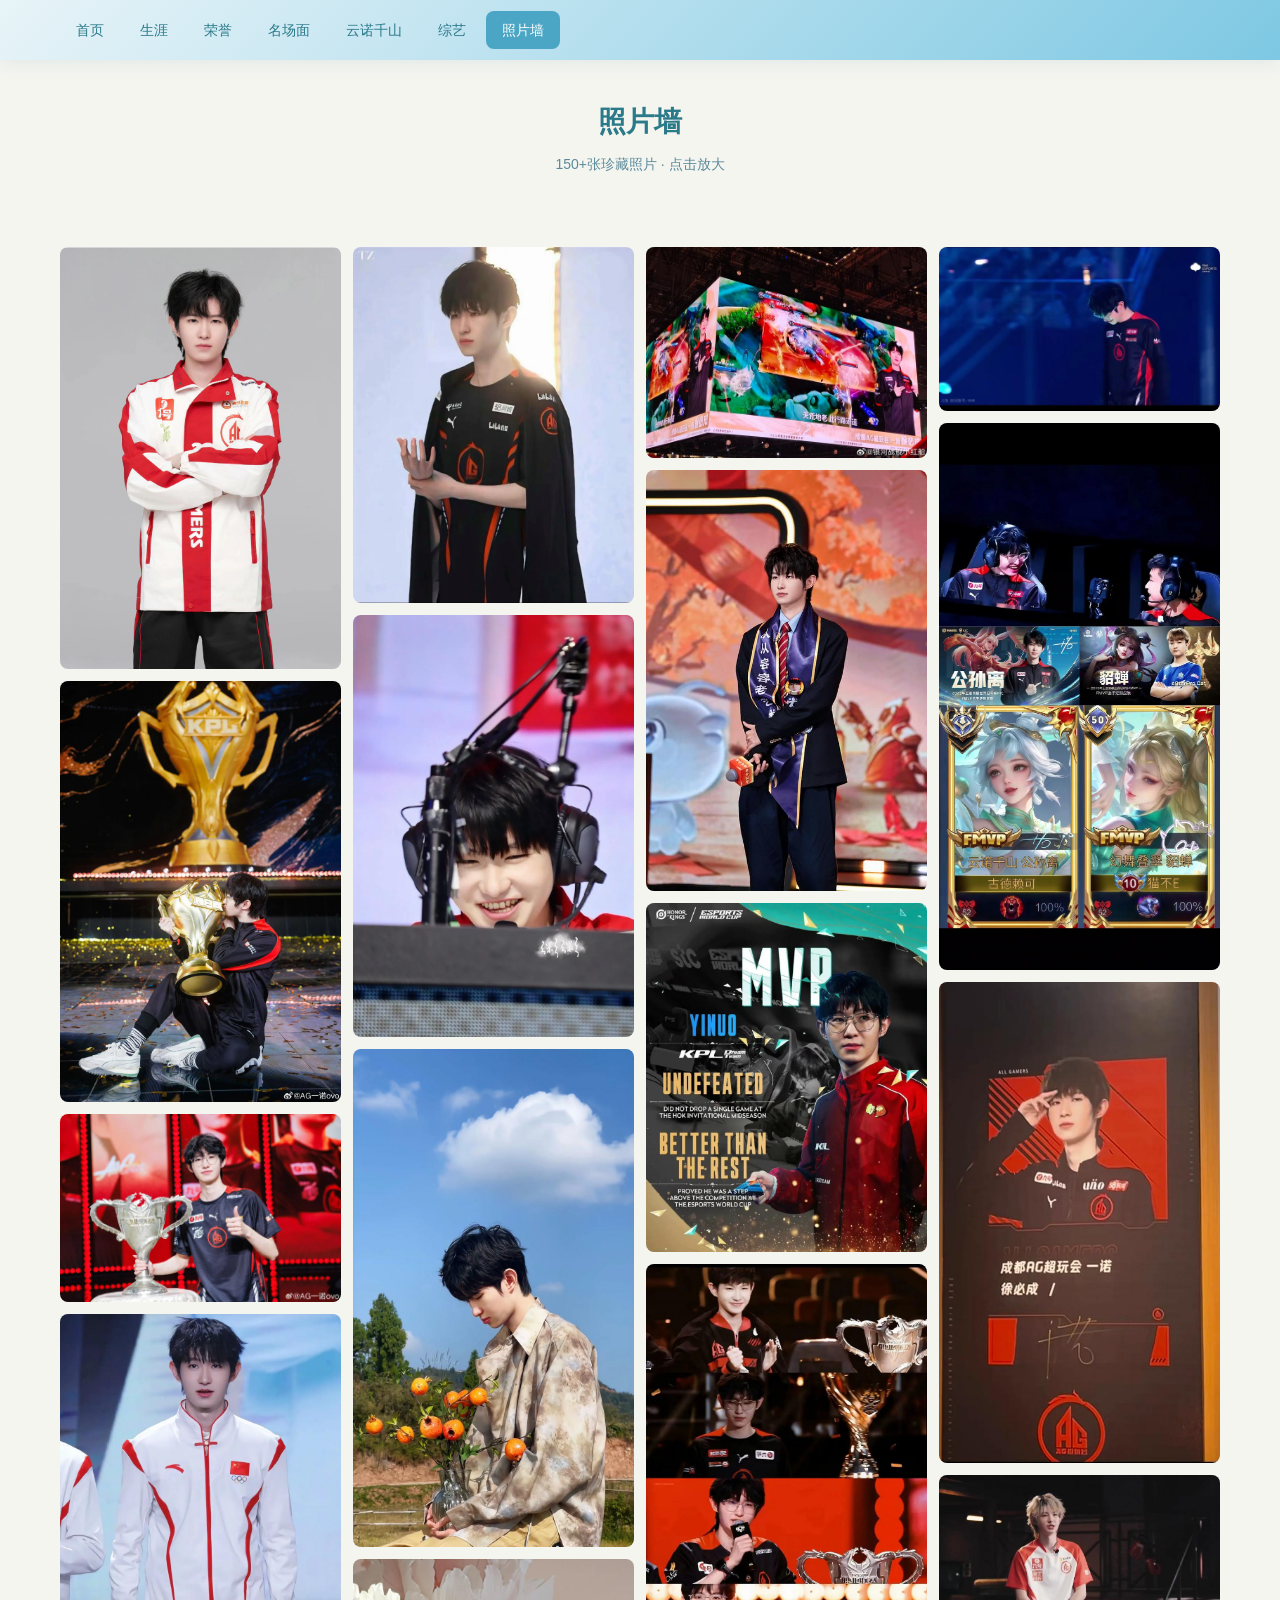
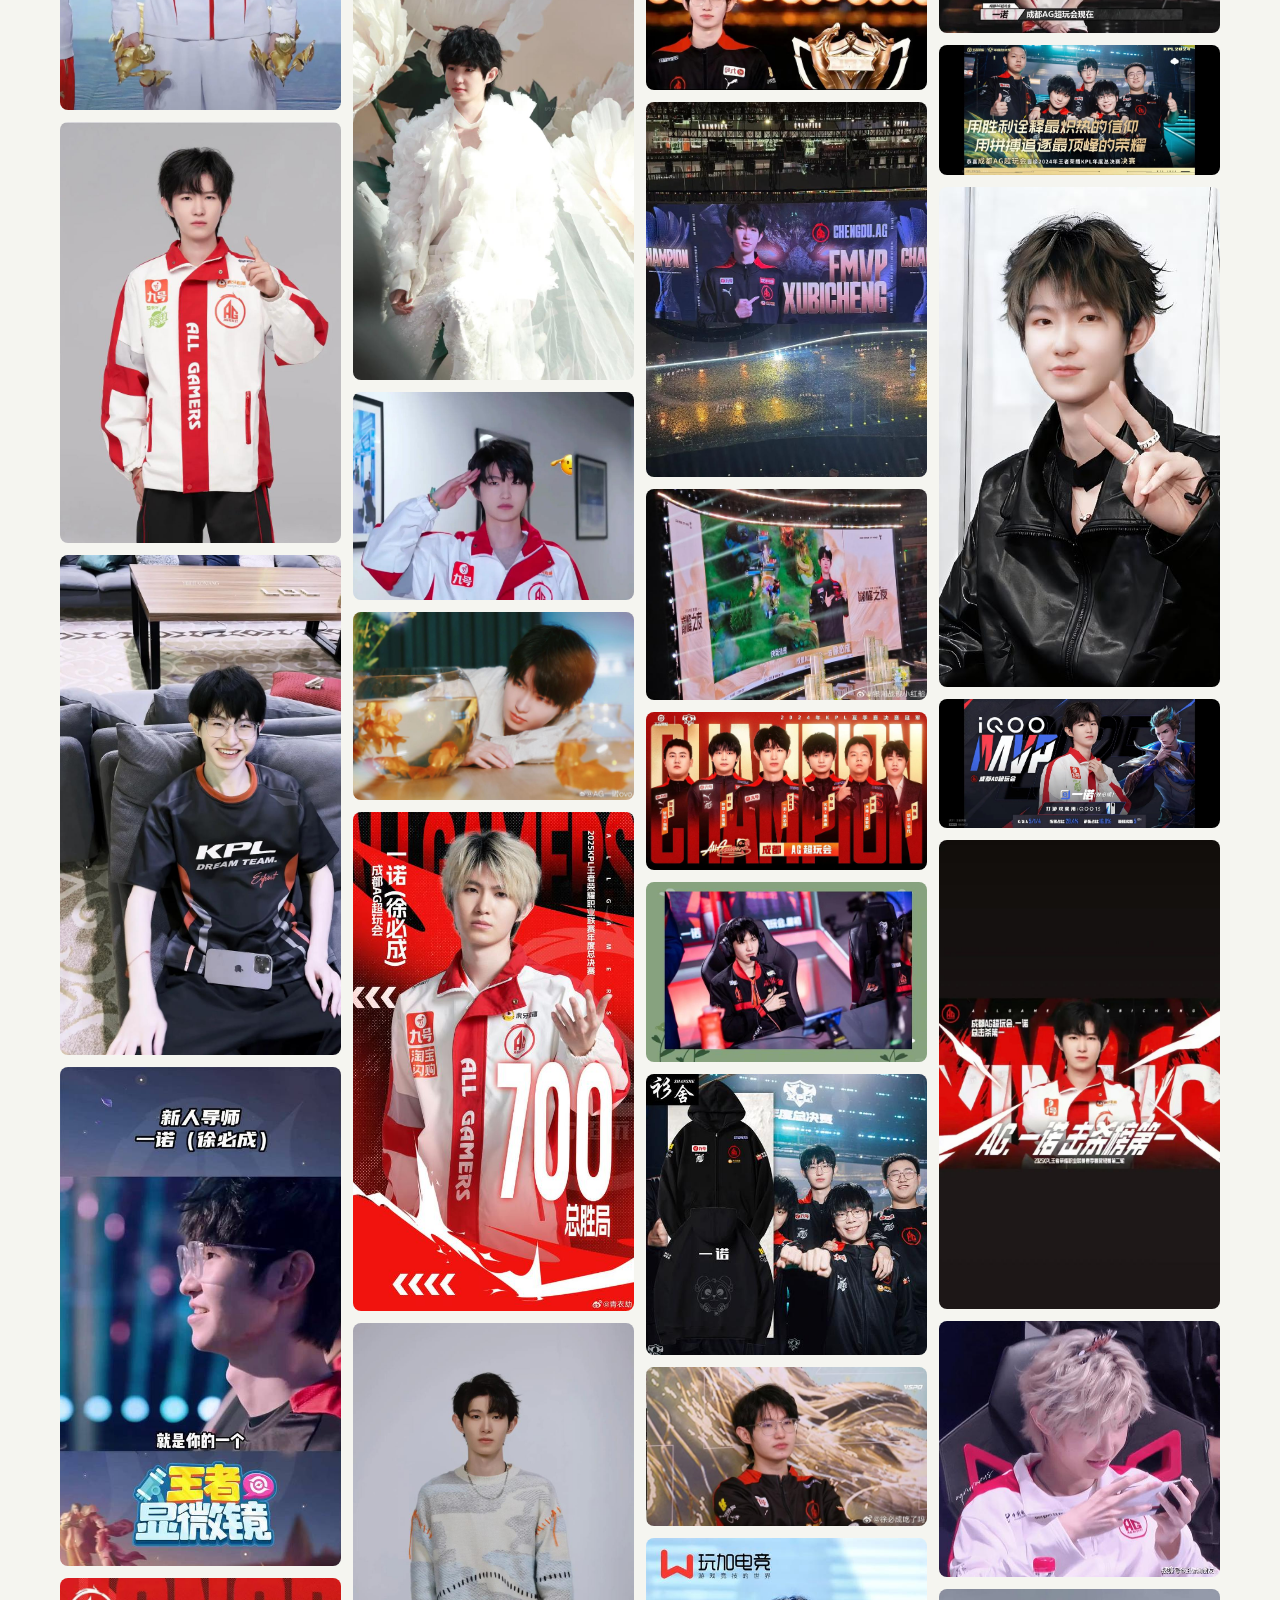
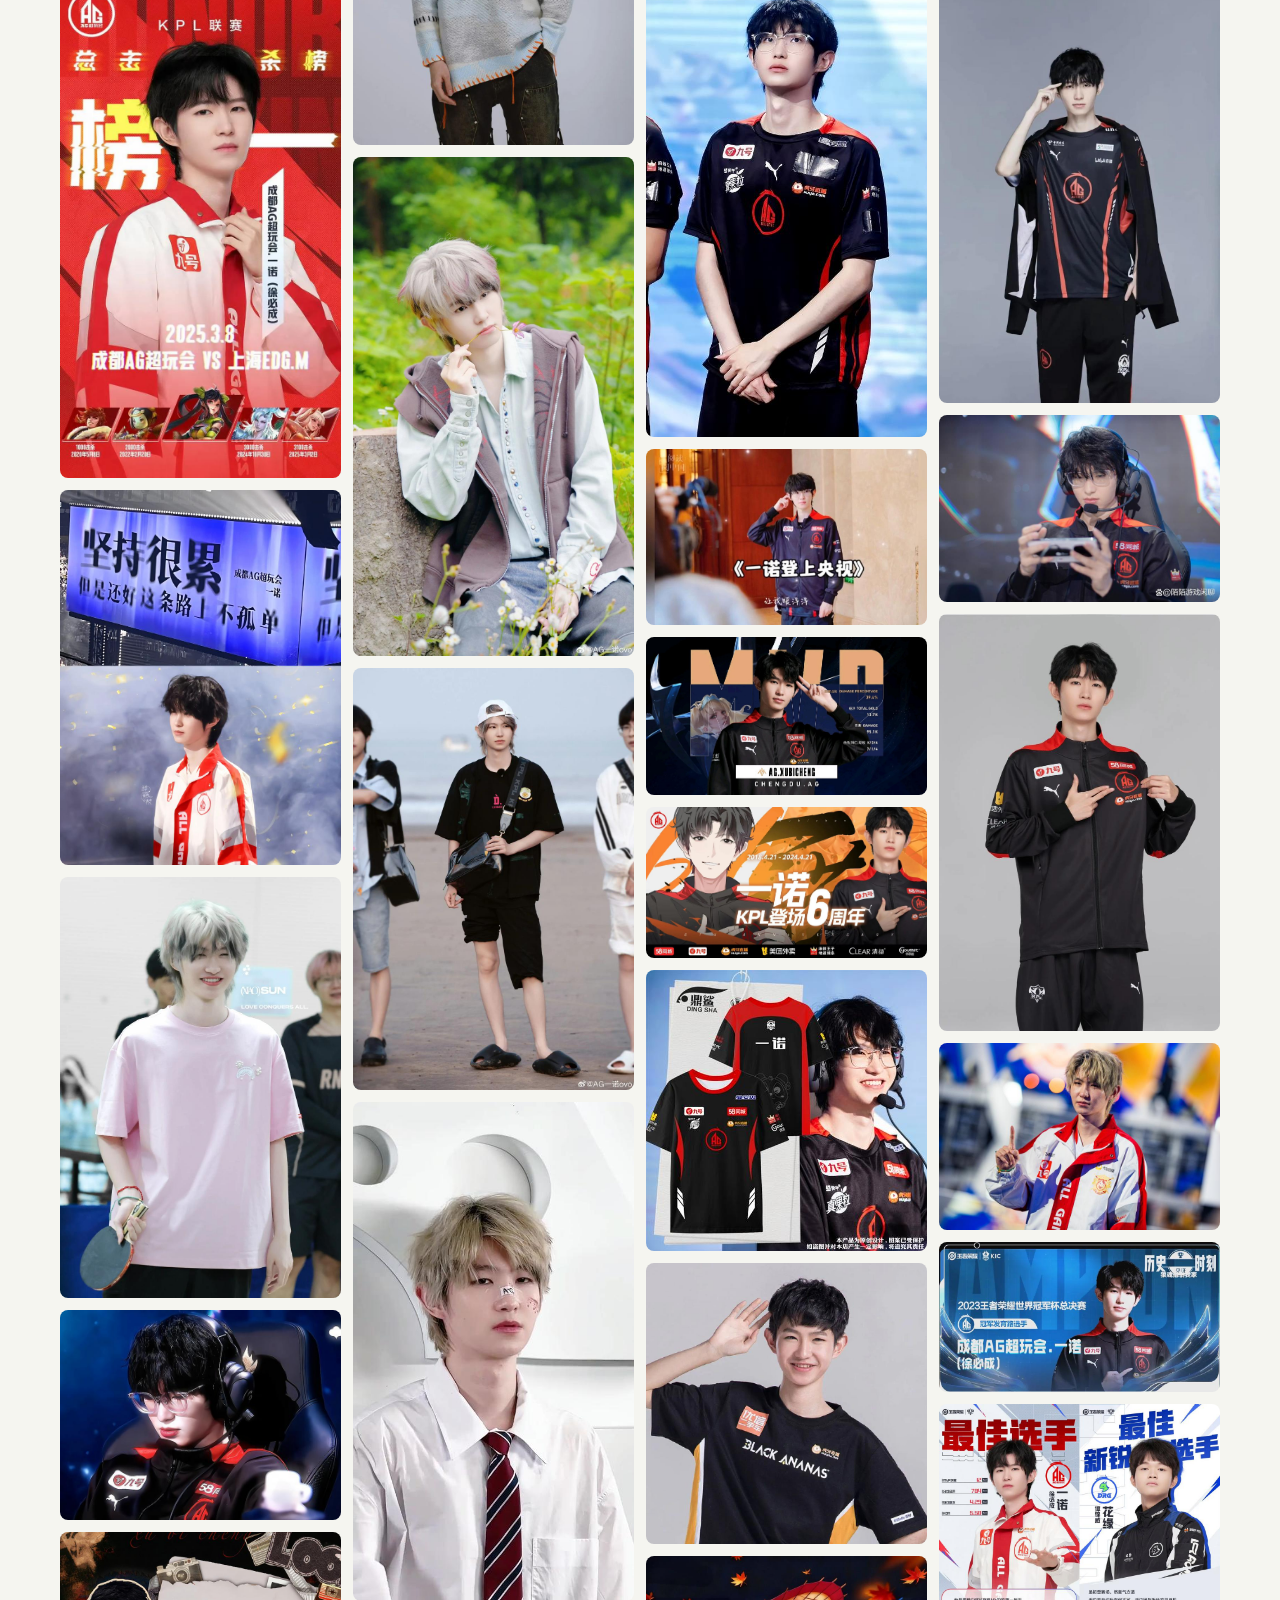
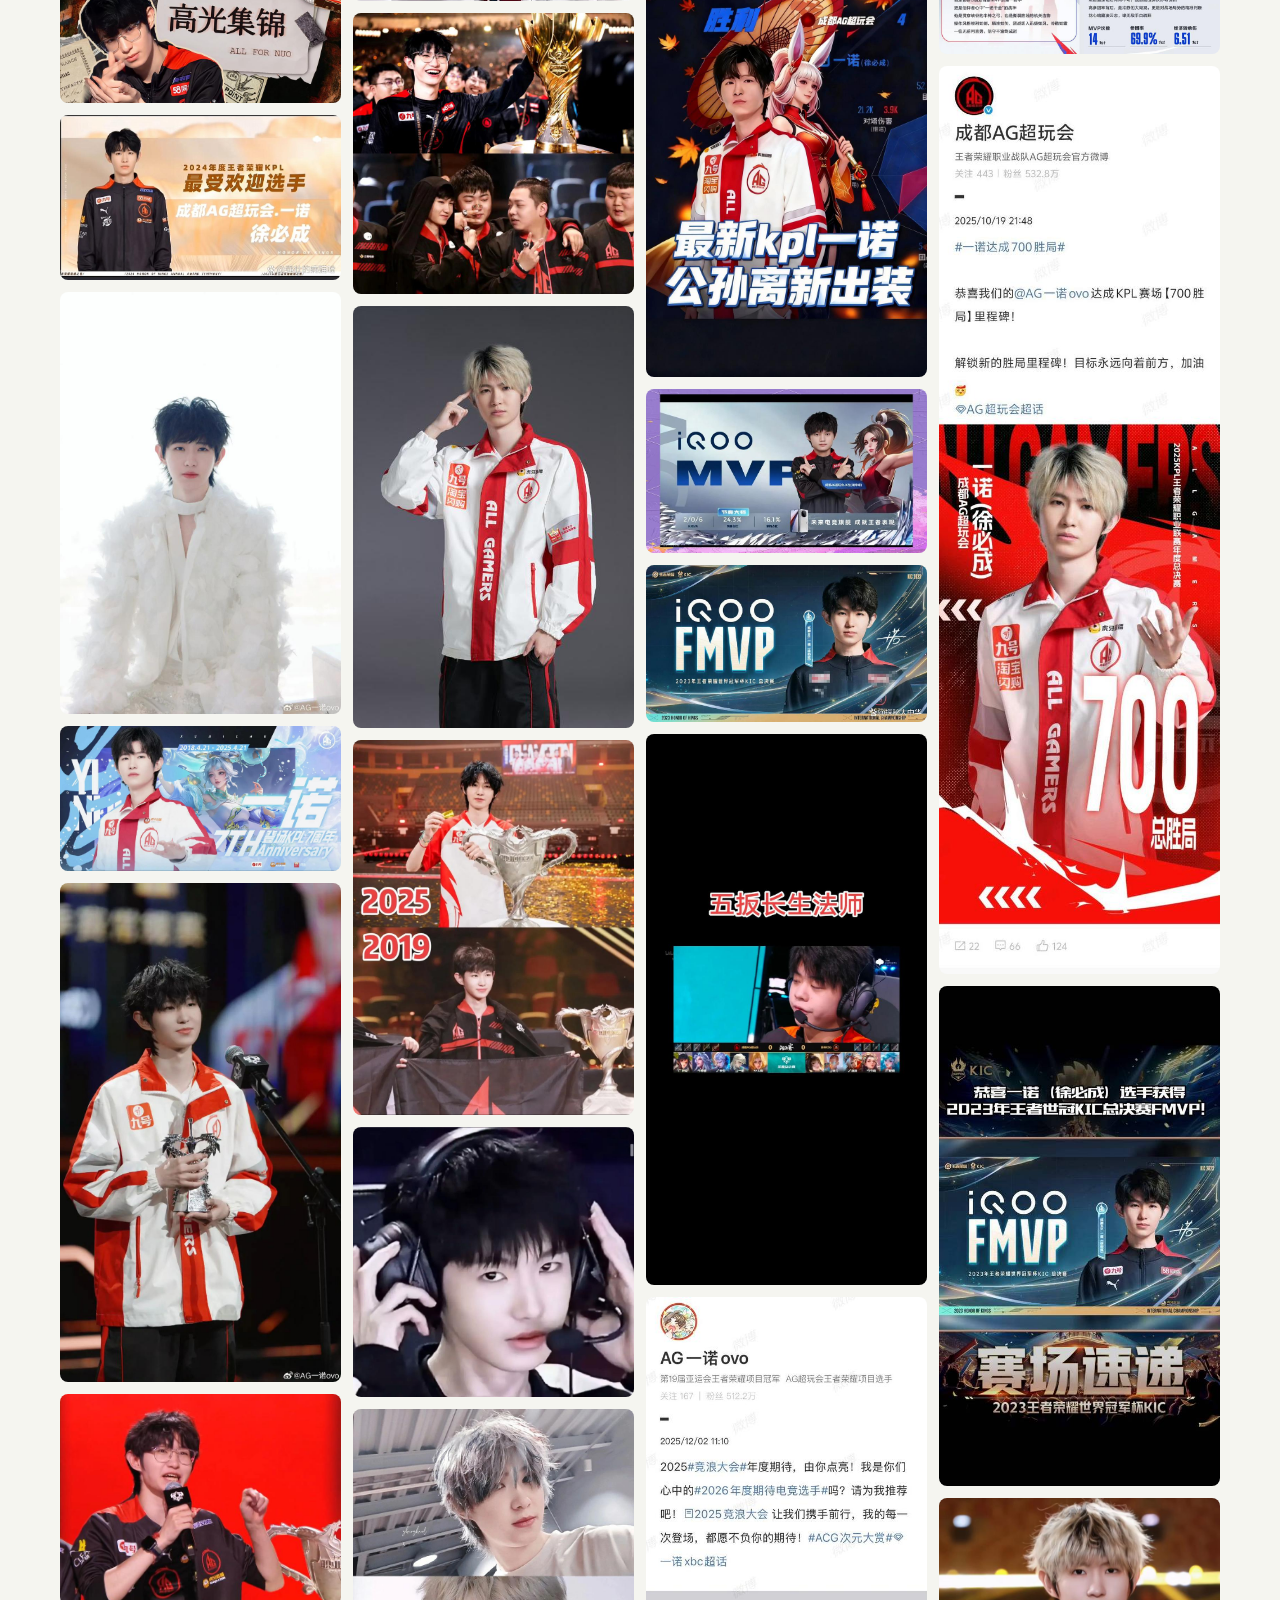
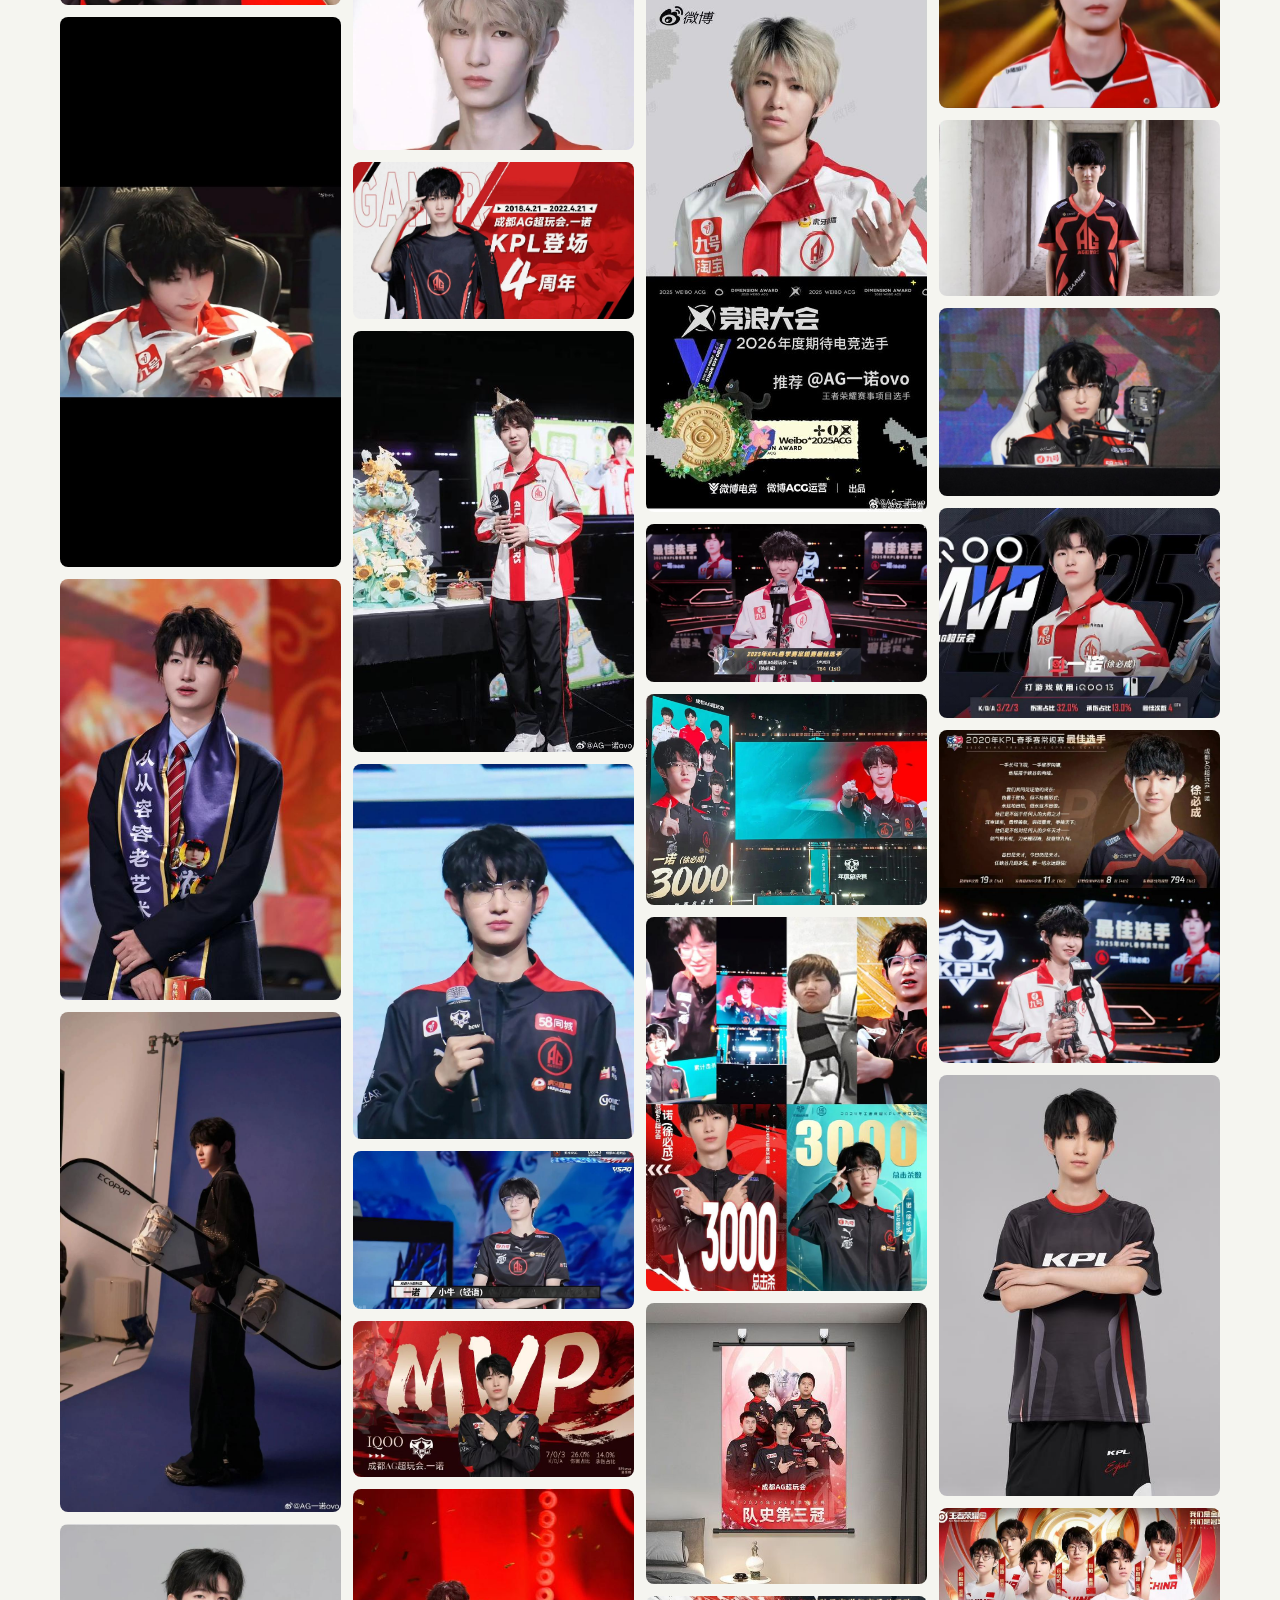
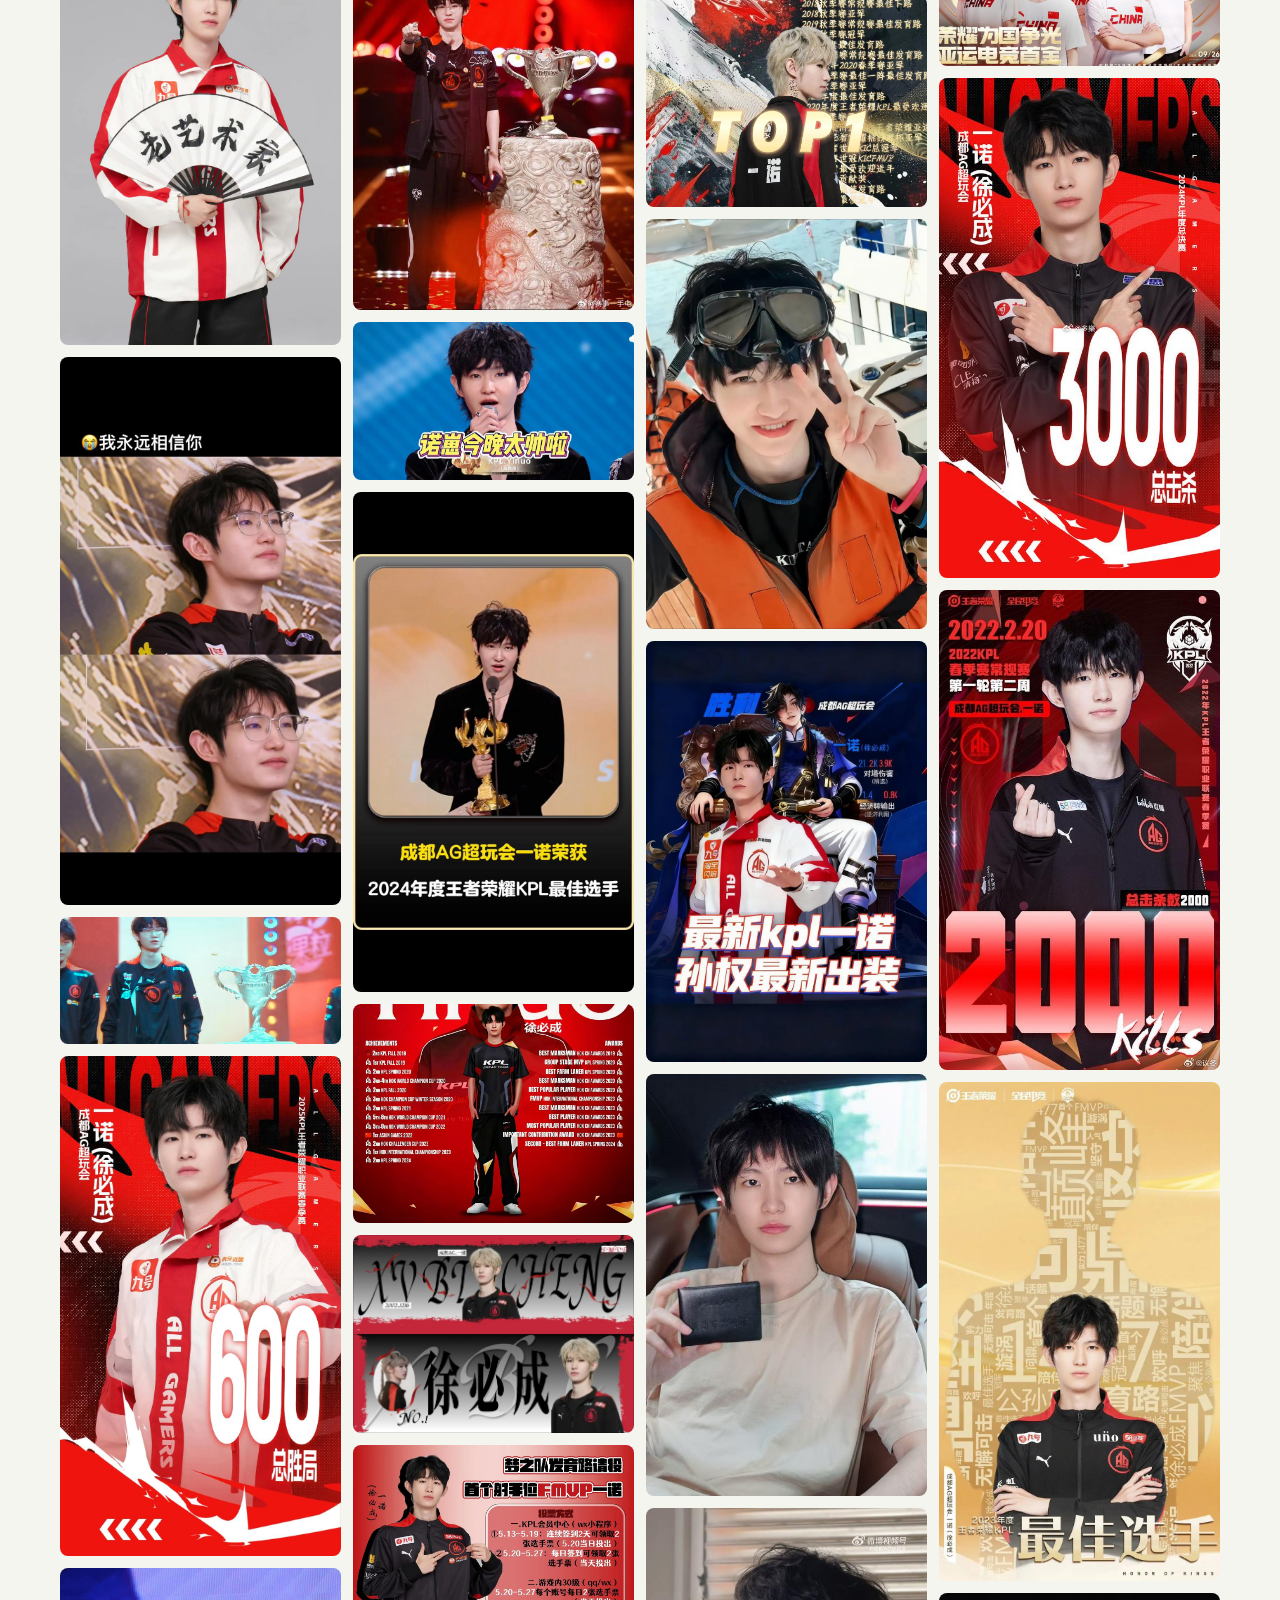
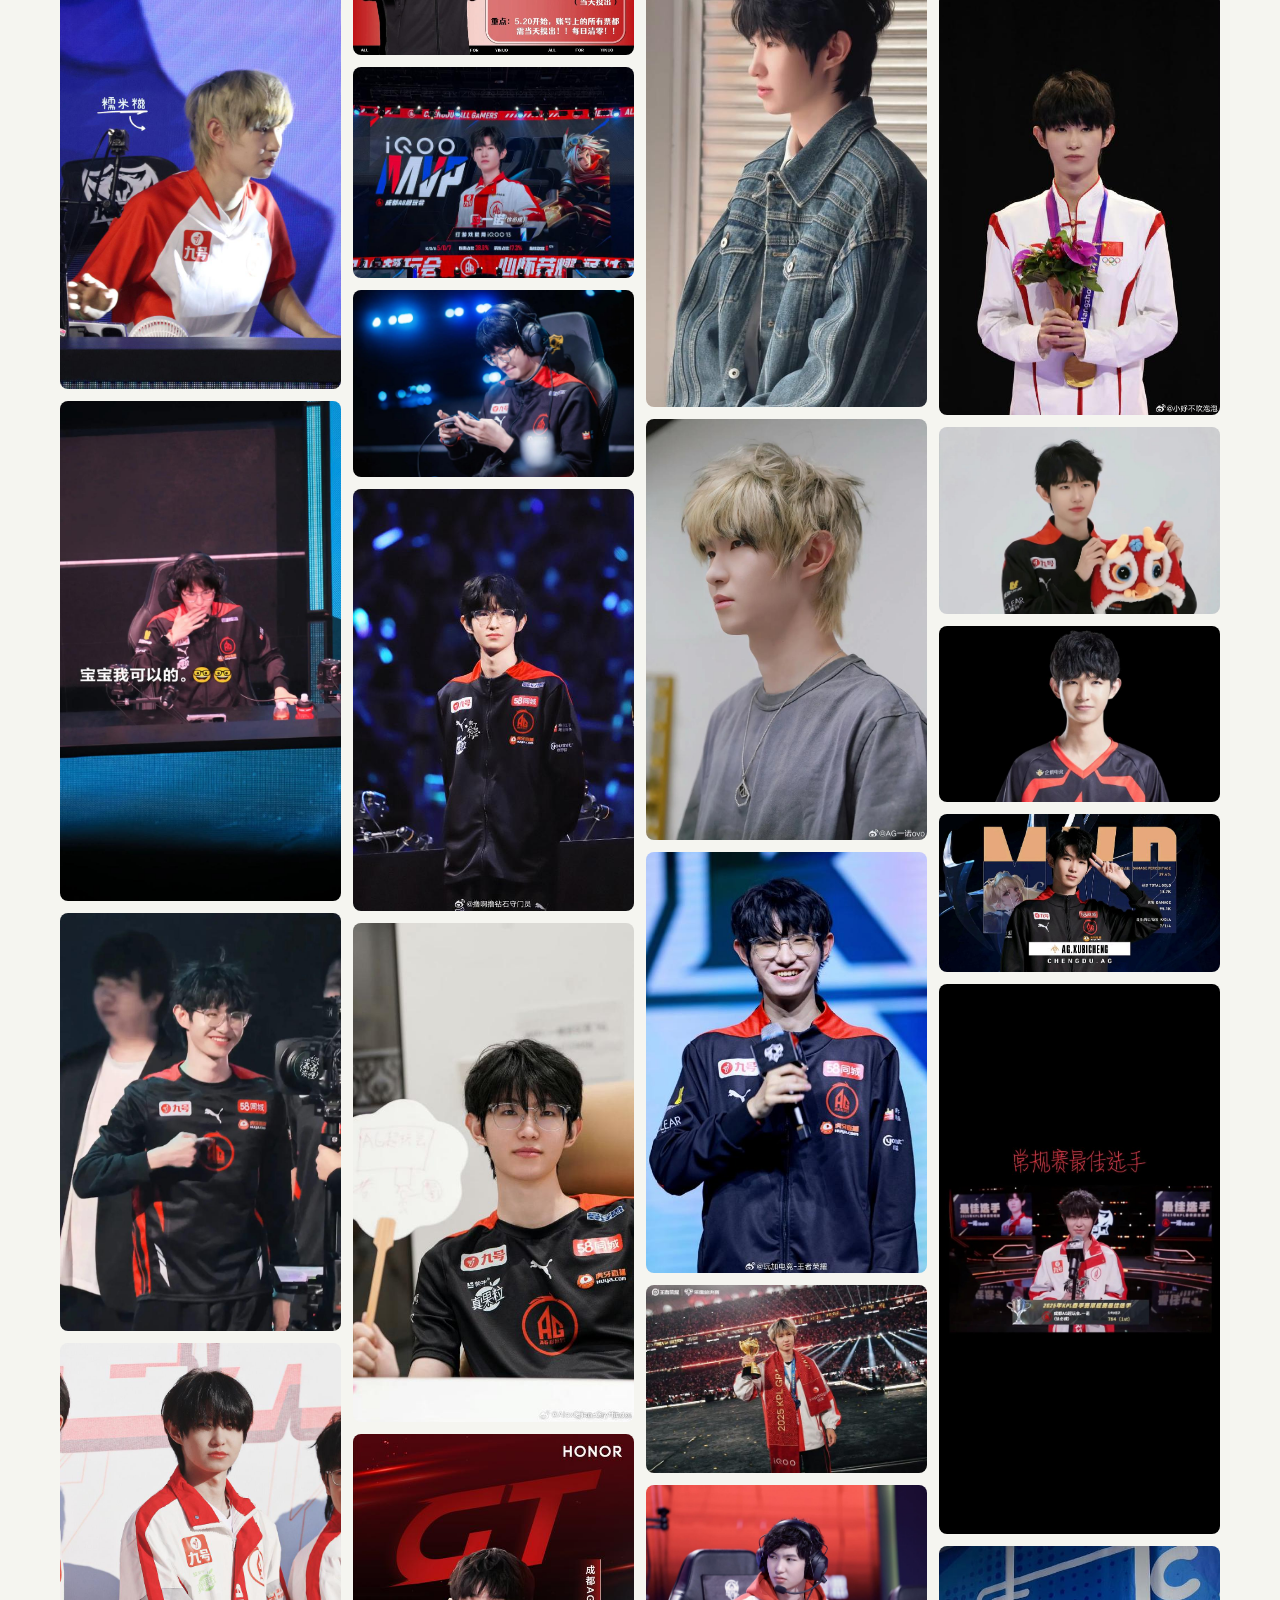
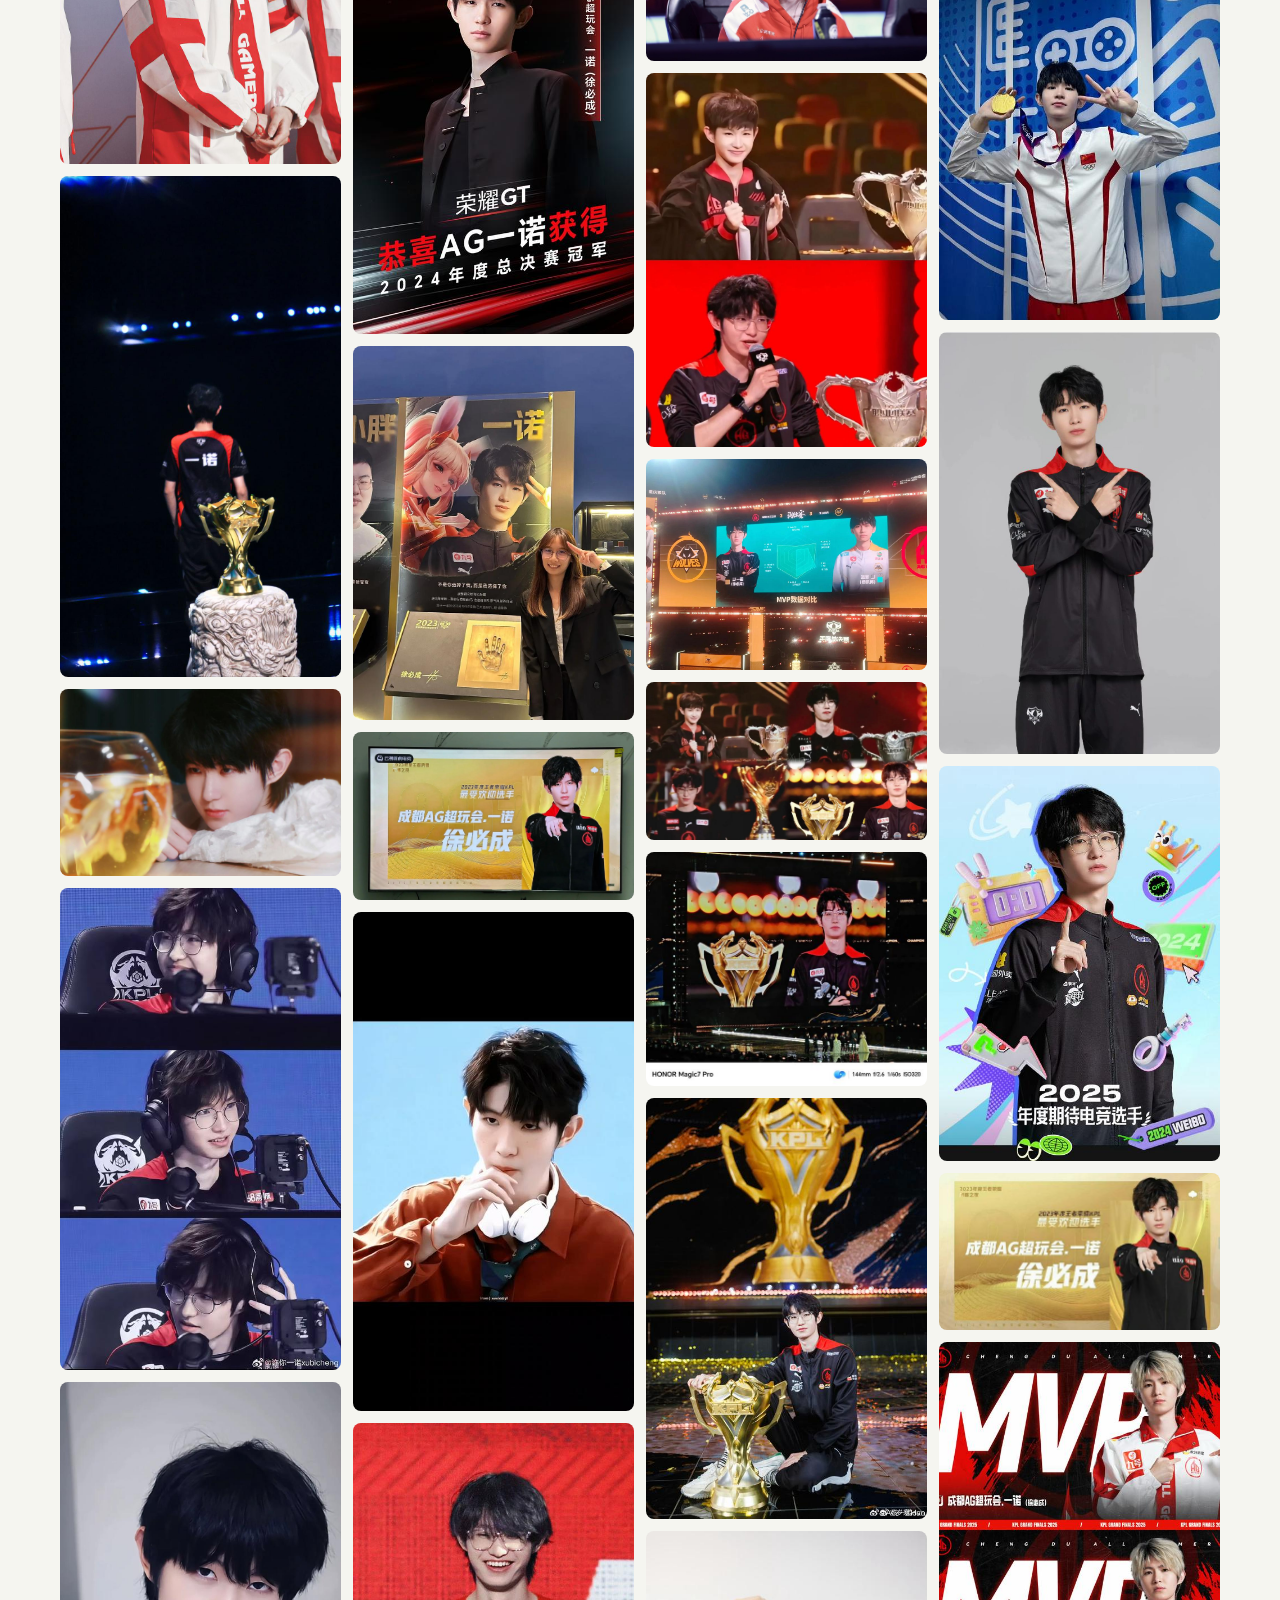
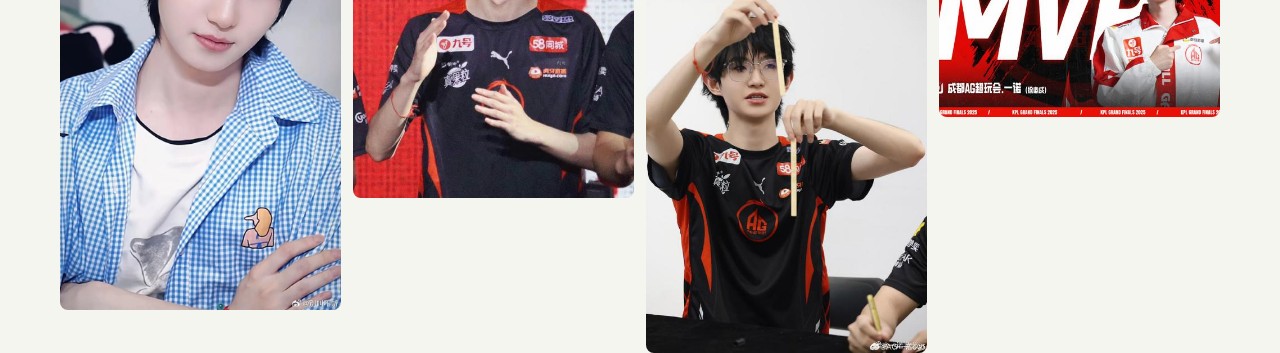
==== commit 6fc5ccc2: "删除5张照片" ====
--- a/photos.html
+++ b/photos.html
@@ -91,24 +91,20 @@
   <img src="images/yn_photo_062.jpg" alt="一诺照片" onclick="openLightbox(this.src)">
   <img src="images/yn_photo_063.jpg" alt="一诺照片" onclick="openLightbox(this.src)">
   <img src="images/yn_photo_064.jpg" alt="一诺照片" onclick="openLightbox(this.src)">
-  <img src="images/yn_photo_065.jpg" alt="一诺照片" onclick="openLightbox(this.src)">
   <img src="images/yn_photo_066.jpg" alt="一诺照片" onclick="openLightbox(this.src)">
   <img src="images/yn_photo_067.jpg" alt="一诺照片" onclick="openLightbox(this.src)">
   <img src="images/yn_photo_068.jpg" alt="一诺照片" onclick="openLightbox(this.src)">
   <img src="images/yn_photo_069.jpg" alt="一诺照片" onclick="openLightbox(this.src)">
   <img src="images/yn_photo_070.jpg" alt="一诺照片" onclick="openLightbox(this.src)">
   <img src="images/yn_photo_071.jpg" alt="一诺照片" onclick="openLightbox(this.src)">
-  <img src="images/yn_photo_072.jpg" alt="一诺照片" onclick="openLightbox(this.src)">
   <img src="images/yn_photo_073.jpg" alt="一诺照片" onclick="openLightbox(this.src)">
   <img src="images/yn_photo_074.jpg" alt="一诺照片" onclick="openLightbox(this.src)">
   <img src="images/yn_photo_075.jpg" alt="一诺照片" onclick="openLightbox(this.src)">
   <img src="images/yn_photo_076.jpg" alt="一诺照片" onclick="openLightbox(this.src)">
-  <img src="images/yn_photo_077.jpg" alt="一诺照片" onclick="openLightbox(this.src)">
   <img src="images/yn_photo_078.jpg" alt="一诺照片" onclick="openLightbox(this.src)">
   <img src="images/yn_photo_079.jpg" alt="一诺照片" onclick="openLightbox(this.src)">
   <img src="images/yn_photo_080.jpg" alt="一诺照片" onclick="openLightbox(this.src)">
   <img src="images/yn_photo_081.jpg" alt="一诺照片" onclick="openLightbox(this.src)">
-  <img src="images/yn_photo_082.jpg" alt="一诺照片" onclick="openLightbox(this.src)">
   <img src="images/yn_photo_083.jpg" alt="一诺照片" onclick="openLightbox(this.src)">
   <img src="images/yn_photo_084.jpg" alt="一诺照片" onclick="openLightbox(this.src)">
   <img src="images/yn_photo_085.jpg" alt="一诺照片" onclick="openLightbox(this.src)">
@@ -119,7 +115,6 @@
   <img src="images/yn_photo_090.jpg" alt="一诺照片" onclick="openLightbox(this.src)">
   <img src="images/yn_photo_091.jpg" alt="一诺照片" onclick="openLightbox(this.src)">
   <img src="images/yn_photo_092.jpg" alt="一诺照片" onclick="openLightbox(this.src)">
-  <img src="images/yn_photo_093.jpg" alt="一诺照片" onclick="openLightbox(this.src)">
   <img src="images/yn_photo_094.jpg" alt="一诺照片" onclick="openLightbox(this.src)">
   <img src="images/yn_photo_095.jpg" alt="一诺照片" onclick="openLightbox(this.src)">
   <img src="images/yn_photo_096.jpg" alt="一诺照片" onclick="openLightbox(this.src)">
@@ -195,3 +190,4 @@
 
 </body>
 </html>
+
